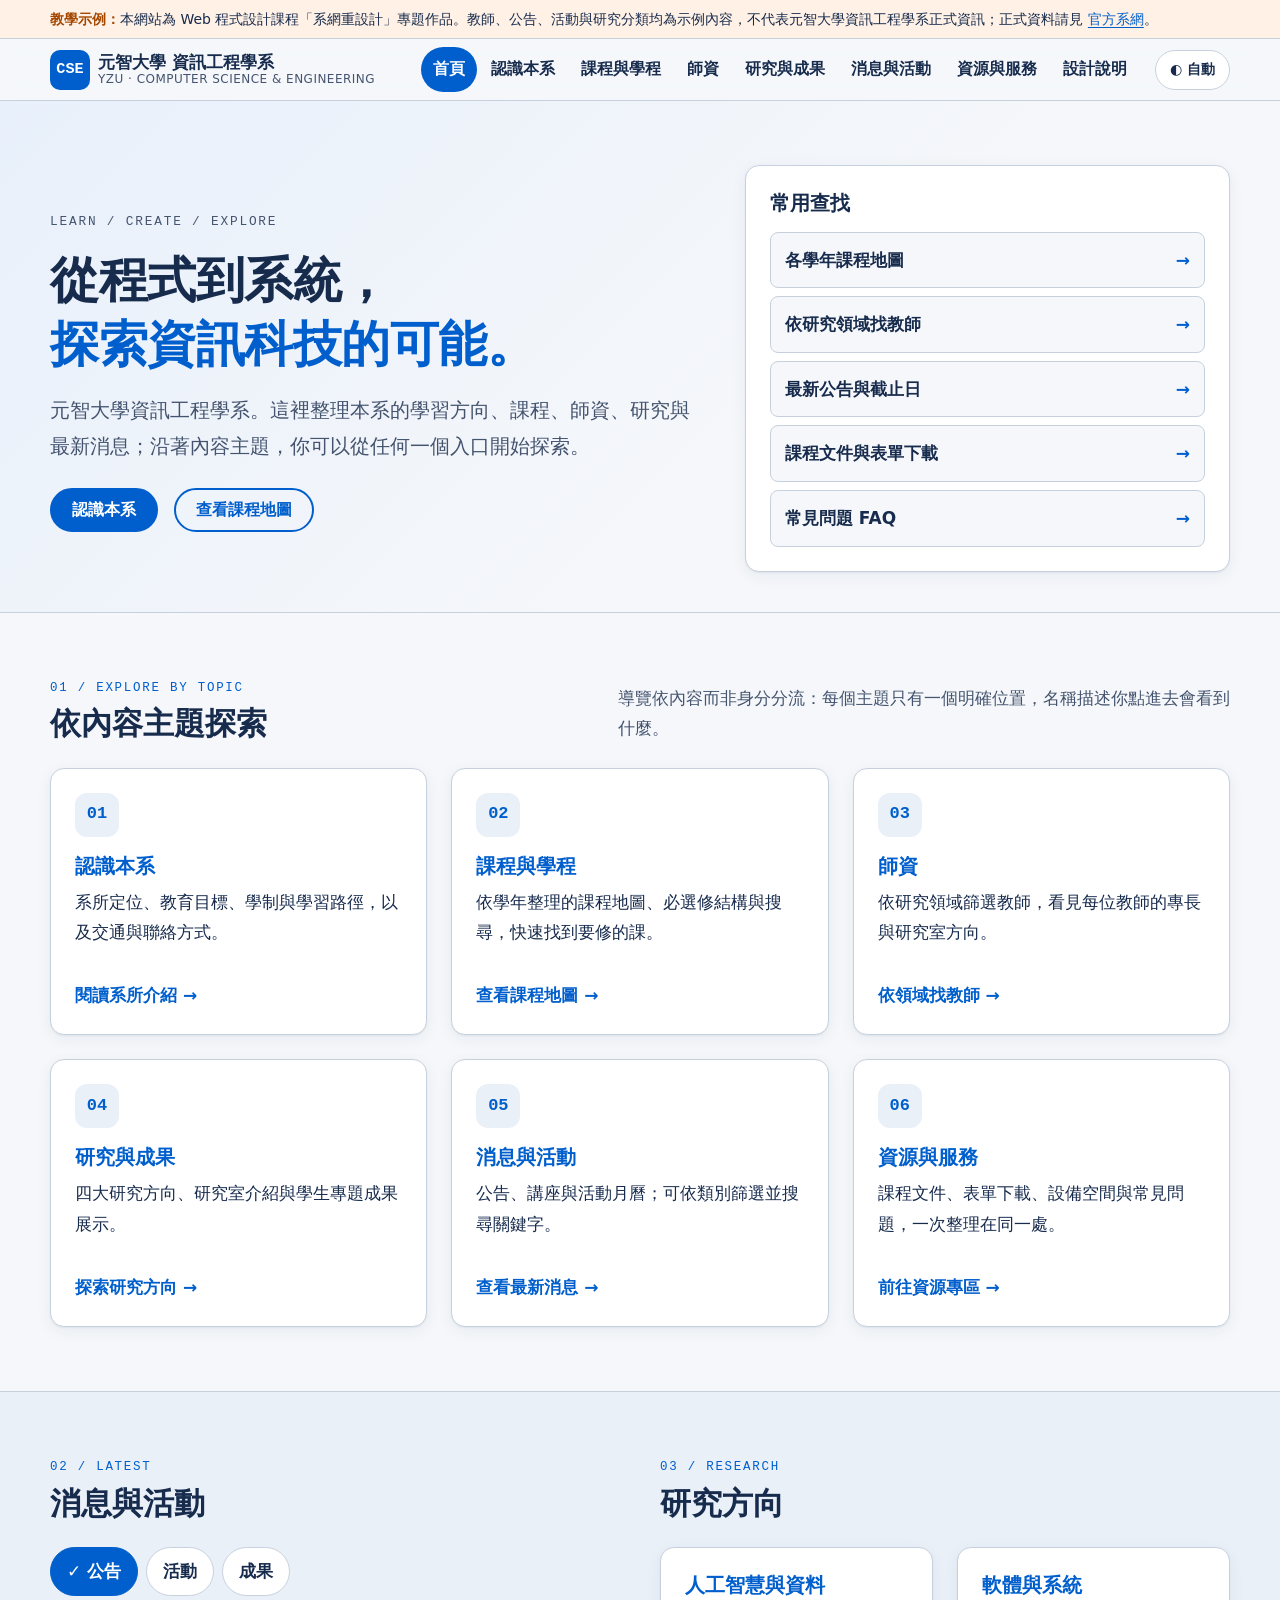
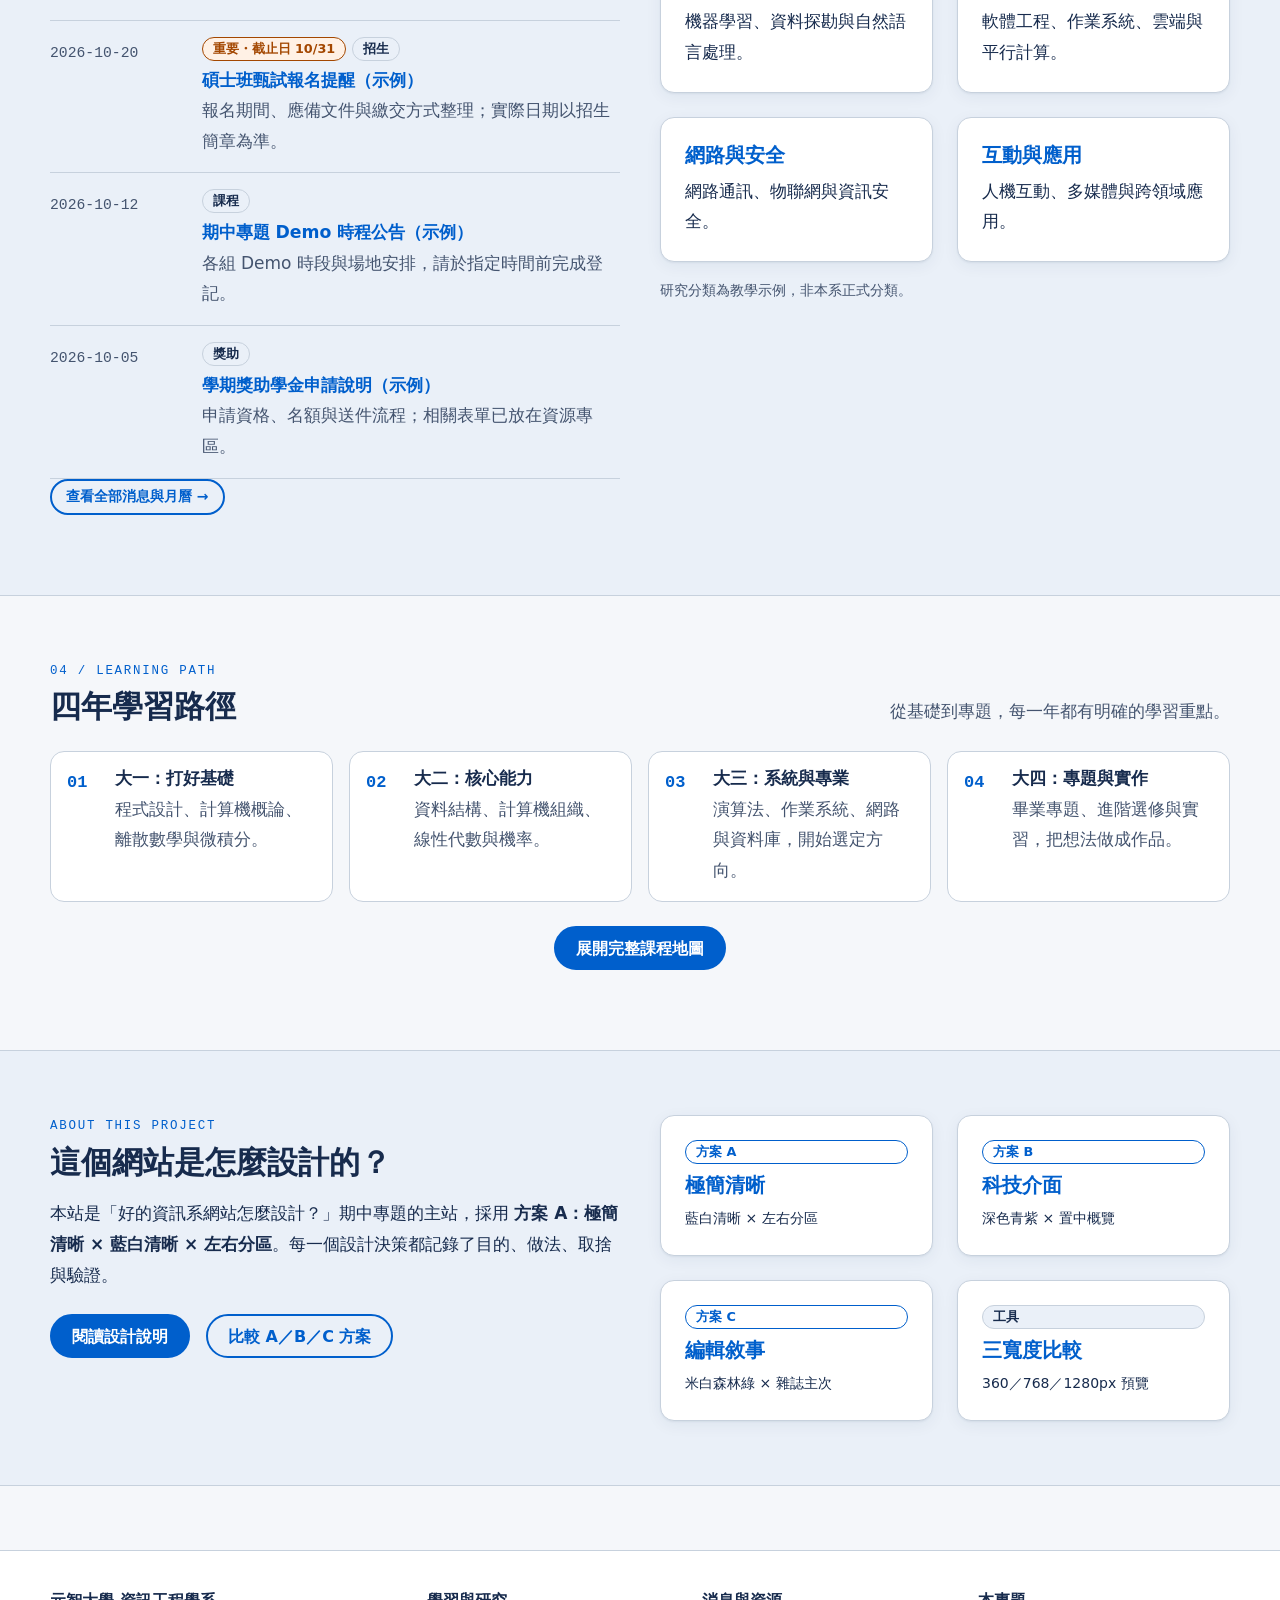
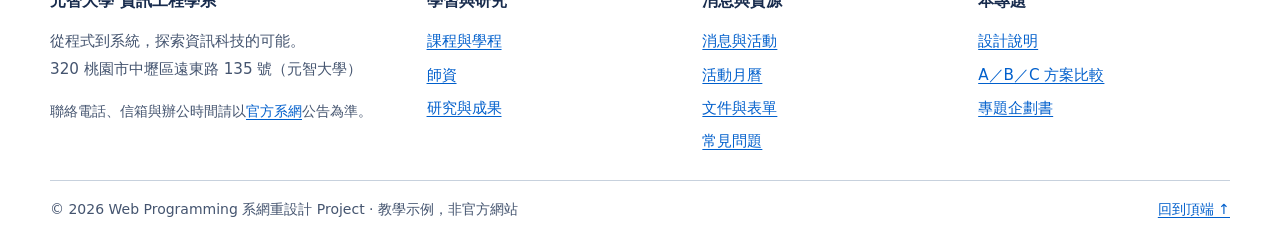
==== index.html @ a9aba4c7 "Build YZU CSE redesign site from project plan Main site (6 content pages), A/B/C homepage plans, com" ====
<!DOCTYPE html>
<html lang="zh-Hant-TW">
<head>
<meta charset="utf-8">
<meta name="viewport" content="width=device-width, initial-scale=1">
<title>元智大學 資訊工程學系｜系網重設計</title>
<meta name="description" content="元智大學資訊工程學系網站重設計專題：以內容主題導覽系所介紹、課程、師資、研究、公告與資源。">
<link rel="icon" href="data:image/svg+xml,%3Csvg xmlns='http://www.w3.org/2000/svg' viewBox='0 0 32 32'%3E%3Crect width='32' height='32' rx='8' fill='%23005FCC'/%3E%3Ctext x='16' y='21' font-size='13' font-family='monospace' font-weight='700' fill='white' text-anchor='middle'%3ECSE%3C/text%3E%3C/svg%3E">
<link rel="stylesheet" href="style.css">
<script>try{var t=localStorage.getItem('cse-theme');if(t)document.documentElement.setAttribute('data-theme',t)}catch(e){}</script>
</head>
<body id="top">
<a class="skip-link" href="#main">跳到主要內容</a>
<div class="demo-bar" role="note"><div class="container"><strong>教學示例：</strong>本網站為 Web 程式設計課程「系網重設計」專題作品。教師、公告、活動與研究分類均為示例內容，不代表元智大學資訊工程學系正式資訊；正式資料請見 <a href="https://www.cse.yzu.edu.tw/" rel="noopener">官方系網</a>。</div></div>
<header class="site-header">
  <div class="container header-inner">
    <a class="brand" href="index.html" aria-label="元智大學資訊工程學系 首頁">
      <span class="brand-mark" aria-hidden="true">CSE</span>
      <span class="brand-text"><span class="brand-name">元智大學 資訊工程學系</span><span class="brand-sub">YZU · COMPUTER SCIENCE &amp; ENGINEERING</span></span>
    </a>
    <nav class="site-nav" id="site-nav" aria-label="主要導覽">
      <ul>
      <li><a href="index.html" aria-current="page">首頁</a></li>
      <li><a href="about.html">認識本系</a></li>
      <li><a href="courses.html">課程與學程</a></li>
      <li><a href="faculty.html">師資</a></li>
      <li><a href="research.html">研究與成果</a></li>
      <li><a href="news.html">消息與活動</a></li>
      <li><a href="resources.html">資源與服務</a></li>
      <li><a href="design.html">設計說明</a></li>
      </ul>
    </nav>
    <button class="theme-toggle" type="button" data-theme-toggle>◐ 自動</button>
    <button class="nav-toggle" type="button" aria-expanded="false" aria-controls="site-nav">選單</button>
  </div>
</header>
<main id="main">
  <section class="hero" aria-labelledby="hero-title">
    <div class="container hero-grid">
      <div>
        <span class="eyebrow">LEARN / CREATE / EXPLORE</span>
        <h1 id="hero-title">從程式到系統，<br><span class="accent-text">探索資訊科技的可能。</span></h1>
        <p class="lead">元智大學資訊工程學系。這裡整理本系的學習方向、課程、師資、研究與最新消息；沿著內容主題，你可以從任何一個入口開始探索。</p>
        <div class="actions">
          <a class="btn" href="about.html">認識本系</a>
          <a class="btn btn--ghost" href="courses.html">查看課程地圖</a>
        </div>
      </div>
      <aside class="hero-panel" aria-labelledby="quick-title">
        <h2 id="quick-title">常用查找</h2>
        <ul class="quick-links">
          <li><a href="courses.html#map">各學年課程地圖</a></li>
          <li><a href="faculty.html">依研究領域找教師</a></li>
          <li><a href="news.html">最新公告與截止日</a></li>
          <li><a href="resources.html#docs">課程文件與表單下載</a></li>
          <li><a href="resources.html#faq">常見問題 FAQ</a></li>
        </ul>
      </aside>
    </div>
  </section>

  <section class="section" aria-labelledby="explore-title">
    <div class="container">
      <div class="section-head">
        <div><span class="kicker">01 / EXPLORE BY TOPIC</span><h2 id="explore-title">依內容主題探索</h2></div>
        <p>導覽依內容而非身分分流：每個主題只有一個明確位置，名稱描述你點進去會看到什麼。</p>
      </div>
      <div class="grid">
        <a class="card card-link" href="about.html">
          <span class="card-icon" aria-hidden="true">01</span>
          <h3>認識本系</h3>
          <p>系所定位、教育目標、學制與學習路徑，以及交通與聯絡方式。</p>
          <span class="more">閱讀系所介紹 →</span>
        </a>
        <a class="card card-link" href="courses.html">
          <span class="card-icon" aria-hidden="true">02</span>
          <h3>課程與學程</h3>
          <p>依學年整理的課程地圖、必選修結構與搜尋，快速找到要修的課。</p>
          <span class="more">查看課程地圖 →</span>
        </a>
        <a class="card card-link" href="faculty.html">
          <span class="card-icon" aria-hidden="true">03</span>
          <h3>師資</h3>
          <p>依研究領域篩選教師，看見每位教師的專長與研究室方向。</p>
          <span class="more">依領域找教師 →</span>
        </a>
        <a class="card card-link" href="research.html">
          <span class="card-icon" aria-hidden="true">04</span>
          <h3>研究與成果</h3>
          <p>四大研究方向、研究室介紹與學生專題成果展示。</p>
          <span class="more">探索研究方向 →</span>
        </a>
        <a class="card card-link" href="news.html">
          <span class="card-icon" aria-hidden="true">05</span>
          <h3>消息與活動</h3>
          <p>公告、講座與活動月曆；可依類別篩選並搜尋關鍵字。</p>
          <span class="more">查看最新消息 →</span>
        </a>
        <a class="card card-link" href="resources.html">
          <span class="card-icon" aria-hidden="true">06</span>
          <h3>資源與服務</h3>
          <p>課程文件、表單下載、設備空間與常見問題，一次整理在同一處。</p>
          <span class="more">前往資源專區 →</span>
        </a>
      </div>
    </div>
  </section>

  <section class="section section--alt" aria-labelledby="news-title">
    <div class="container split">
      <div>
        <div class="section-head">
          <div><span class="kicker">02 / LATEST</span><h2 id="news-title">消息與活動</h2></div>
        </div>
        <div class="tabs">
          <fieldset class="tabs-controls">
            <legend class="visually-hidden">選擇消息類別</legend>
            <input type="radio" name="news-tab" id="n-news" checked><label for="n-news">公告</label>
            <input type="radio" name="news-tab" id="n-event"><label for="n-event">活動</label>
            <input type="radio" name="news-tab" id="n-res"><label for="n-res">成果</label>
          </fieldset>
          <div class="tab-panel" id="np-news">
            <h3 class="visually-hidden">公告</h3>
            <ul class="news-list">
              <li class="news-item"><time datetime="2026-10-20">2026-10-20</time><div><div class="tags"><span class="tag tag--important">重要・截止日 10/31</span><span class="tag">招生</span></div><h3><a href="news.html#n1">碩士班甄試報名提醒（示例）</a></h3><p>報名期間、應備文件與繳交方式整理；實際日期以招生簡章為準。</p></div></li>
              <li class="news-item"><time datetime="2026-10-12">2026-10-12</time><div><div class="tags"><span class="tag">課程</span></div><h3><a href="news.html#n2">期中專題 Demo 時程公告（示例）</a></h3><p>各組 Demo 時段與場地安排，請於指定時間前完成登記。</p></div></li>
              <li class="news-item"><time datetime="2026-10-05">2026-10-05</time><div><div class="tags"><span class="tag">獎助</span></div><h3><a href="news.html#n3">學期獎助學金申請說明（示例）</a></h3><p>申請資格、名額與送件流程；相關表單已放在資源專區。</p></div></li>
            </ul>
          </div>
          <div class="tab-panel" id="np-event">
            <h3 class="visually-hidden">活動</h3>
            <ul class="news-list">
              <li class="news-item"><time datetime="2026-10-22">2026-10-22</time><div><div class="tags"><span class="tag tag--accent">講座</span></div><h3><a href="news.html#e1">網頁設計交流工作坊（示例）</a></h3><p>從設計理由出發，討論資訊組織、配色與互動回饋。</p></div></li>
              <li class="news-item"><time datetime="2026-11-04">2026-11-04</time><div><div class="tags"><span class="tag tag--accent">講座</span></div><h3><a href="news.html#e2">業界講座：軟體工程實務（示例）</a></h3><p>認識產業中的版本控制、測試與協作流程。</p></div></li>
            </ul>
          </div>
          <div class="tab-panel" id="np-res">
            <h3 class="visually-hidden">成果</h3>
            <ul class="news-list">
              <li class="news-item"><time datetime="2026-09-28">2026-09-28</time><div><div class="tags"><span class="tag tag--ok">成果</span></div><h3><a href="research.html#showcase">學生作品展示（示例）</a></h3><p>讓訪客先理解問題，再進一步查看作品內容。</p></div></li>
            </ul>
          </div>
        </div>
        <p><a class="btn btn--ghost btn--sm" href="news.html">查看全部消息與月曆 →</a></p>
      </div>

      <div>
        <div class="section-head">
          <div><span class="kicker">03 / RESEARCH</span><h2 id="research-title">研究方向</h2></div>
        </div>
        <div class="grid grid--2">
          <a class="card card-link" href="research.html#ai"><h3>人工智慧與資料</h3><p>機器學習、資料探勘與自然語言處理。</p></a>
          <a class="card card-link" href="research.html#sys"><h3>軟體與系統</h3><p>軟體工程、作業系統、雲端與平行計算。</p></a>
          <a class="card card-link" href="research.html#net"><h3>網路與安全</h3><p>網路通訊、物聯網與資訊安全。</p></a>
          <a class="card card-link" href="research.html#hci"><h3>互動與應用</h3><p>人機互動、多媒體與跨領域應用。</p></a>
        </div>
        <p class="small muted" style="margin-top:var(--space-3)">研究分類為教學示例，非本系正式分類。</p>
      </div>
    </div>
  </section>

  <section class="section" aria-labelledby="path-title">
    <div class="container">
      <div class="section-head">
        <div><span class="kicker">04 / LEARNING PATH</span><h2 id="path-title">四年學習路徑</h2></div>
        <p>從基礎到專題，每一年都有明確的學習重點。</p>
      </div>
      <ol class="steps grid grid--4">
        <li><h3>大一：打好基礎</h3><p>程式設計、計算機概論、離散數學與微積分。</p></li>
        <li><h3>大二：核心能力</h3><p>資料結構、計算機組織、線性代數與機率。</p></li>
        <li><h3>大三：系統與專業</h3><p>演算法、作業系統、網路與資料庫，開始選定方向。</p></li>
        <li><h3>大四：專題與實作</h3><p>畢業專題、進階選修與實習，把想法做成作品。</p></li>
      </ol>
      <p class="center" style="margin-top:var(--space)"><a class="btn" href="courses.html#map">展開完整課程地圖</a></p>
    </div>
  </section>

  <section class="section section--alt" aria-labelledby="proj-title">
    <div class="container split">
      <div>
        <span class="kicker">ABOUT THIS PROJECT</span>
        <h2 id="proj-title">這個網站是怎麼設計的？</h2>
        <p>本站是「好的資訊系網站怎麼設計？」期中專題的主站，採用 <strong>方案 A：極簡清晰 × 藍白清晰 × 左右分區</strong>。每一個設計決策都記錄了目的、做法、取捨與驗證。</p>
        <div class="actions"><a class="btn" href="design.html">閱讀設計說明</a><a class="btn btn--ghost" href="compare.html">比較 A／B／C 方案</a></div>
      </div>
      <div class="grid grid--2">
        <a class="card card-link" href="plan-a.html"><span class="tag tag--accent">方案 A</span><h3 style="margin-top:8px">極簡清晰</h3><p class="small">藍白清晰 × 左右分區</p></a>
        <a class="card card-link" href="plan-b.html"><span class="tag tag--accent">方案 B</span><h3 style="margin-top:8px">科技介面</h3><p class="small">深色青紫 × 置中概覽</p></a>
        <a class="card card-link" href="plan-c.html"><span class="tag tag--accent">方案 C</span><h3 style="margin-top:8px">編輯敘事</h3><p class="small">米白森林綠 × 雜誌主次</p></a>
        <a class="card card-link" href="compare.html"><span class="tag">工具</span><h3 style="margin-top:8px">三寬度比較</h3><p class="small">360／768／1280px 預覽</p></a>
      </div>
    </div>
  </section>
</main>
<footer class="site-footer">
  <div class="container">
    <div class="footer-grid">
      <section aria-labelledby="ft-about">
        <h2 id="ft-about">元智大學 資訊工程學系</h2>
        <p class="muted">從程式到系統，探索資訊科技的可能。<br>320 桃園市中壢區遠東路 135 號（元智大學）</p>
        <p class="small muted">聯絡電話、信箱與辦公時間請以<a href="https://www.cse.yzu.edu.tw/" rel="noopener">官方系網</a>公告為準。</p>
      </section>
      <section aria-labelledby="ft-learn">
        <h2 id="ft-learn">學習與研究</h2>
        <ul><li><a href="courses.html">課程與學程</a></li><li><a href="faculty.html">師資</a></li><li><a href="research.html">研究與成果</a></li></ul>
      </section>
      <section aria-labelledby="ft-news">
        <h2 id="ft-news">消息與資源</h2>
        <ul><li><a href="news.html">消息與活動</a></li><li><a href="news.html#calendar">活動月曆</a></li><li><a href="resources.html">文件與表單</a></li><li><a href="resources.html#faq">常見問題</a></li></ul>
      </section>
      <section aria-labelledby="ft-project">
        <h2 id="ft-project">本專題</h2>
        <ul><li><a href="design.html">設計說明</a></li><li><a href="compare.html">A／B／C 方案比較</a></li><li><a href="YZU_CSE_Website_Redesign_Project_Plan.html">專題企劃書</a></li></ul>
      </section>
    </div>
    <div class="footer-bottom">
      <span>© <span data-year>2026</span> Web Programming 系網重設計 Project · 教學示例，非官方網站</span>
      <a href="#top">回到頂端 ↑</a>
    </div>
  </div>
</footer>
<a class="back-to-top" href="#top" aria-label="回到頂端">↑</a>
<script src="main.js"></script>
</body>
</html>
---- style.css ----
/* =========================================================
   YZU CSE Redesign — 共用樣式（主站＋A/B/C 方案＋設計說明）
   規則：顏色、字級、間距、圓角、陰影全部由 CSS 變數管理。
   只改一組變數，整個網站一起變（設計理念 07：一致性與元件）。
   ========================================================= */

/* ---------- 1. 設計變數（方案 A：藍白清晰，為主站預設） ---------- */
:root {
  /* 色彩角色 */
  --bg: #F5F7FA;          /* 底色 */
  --surface: #FFFFFF;     /* 表面色：卡片、表格 */
  --surface-2: #EAF0F8;   /* 次表面：區塊交替、表頭 */
  --text: #172B4D;        /* 正文 */
  --muted: #44546F;       /* 次要文字 */
  --line: #C7D1DD;        /* 框線 */
  --accent: #005FCC;      /* 主色：連結、主要按鈕 */
  --accent-hover: #004A9F;
  --on-accent: #FFFFFF;   /* 主色上的文字 */
  --highlight: #A34700;   /* 重點色：截止日、重要標記（必搭配文字） */
  --highlight-bg: #FFF1E5;
  --success: #1F6F43;
  --success-bg: #E6F4EC;
  --focus: #005FCC;
  --hero-bg: linear-gradient(135deg, #E8F0FB 0%, #F5F7FA 60%);

  /* 字體 */
  --font-body: system-ui, -apple-system, "Segoe UI", "Noto Sans TC", "PingFang TC", "Microsoft JhengHei", sans-serif;
  --font-head: var(--font-body);
  --font-mono: ui-monospace, "SFMono-Regular", Consolas, "Liberation Mono", monospace;

  /* 字級階層（1.25 比例） */
  --fs-sm: 0.875rem;
  --fs-base: 1.0625rem;   /* 17px 正文 */
  --fs-lg: 1.25rem;
  --fs-xl: 1.5625rem;
  --fs-2xl: 1.953rem;
  --fs-3xl: clamp(2rem, 1.4rem + 2.6vw, 3.05rem);
  --lh-body: 1.8;
  --lh-head: 1.3;
  --fw-head: 700;

  /* 間距、圓角、陰影、框線 */
  --space-1: 4px;
  --space-2: 8px;
  --space-3: 16px;
  --space: 24px;
  --space-5: 40px;
  --space-6: 64px;
  --radius: 14px;
  --radius-sm: 8px;
  --border-w: 1px;
  --shadow: 0 1px 2px rgba(23, 43, 77, .06), 0 4px 16px rgba(23, 43, 77, .06);
  --shadow-hover: 0 2px 4px rgba(23, 43, 77, .08), 0 10px 28px rgba(23, 43, 77, .12);
  --maxw: 1180px;
  --measure: 42em;        /* 長文最大行長 */
  color-scheme: light;
}

/* ---------- 深色主題（沿用方案 B 的深色青紫色盤） ---------- */
:root[data-theme="dark"] {
  --bg: #0B1220;
  --surface: #121B2E;
  --surface-2: #18233A;
  --text: #F1F5F9;
  --muted: #A9B6C8;
  --line: #2C3A55;
  --accent: #67E8F9;
  --accent-hover: #A5F3FC;
  --on-accent: #081321;
  --highlight: #FDBA74;
  --highlight-bg: #3A2412;
  --success: #86EFAC;
  --success-bg: #12301F;
  --focus: #67E8F9;
  --hero-bg: radial-gradient(1200px 400px at 10% -10%, #1B2B52 0%, #0B1220 60%);
  --shadow: 0 1px 2px rgba(0, 0, 0, .4), 0 4px 16px rgba(0, 0, 0, .3);
  --shadow-hover: 0 2px 4px rgba(0, 0, 0, .5), 0 10px 28px rgba(0, 0, 0, .45);
  color-scheme: dark;
}
@media (prefers-color-scheme: dark) {
  :root:not([data-theme="light"]):not([data-plan]) {
    --bg: #0B1220;
    --surface: #121B2E;
    --surface-2: #18233A;
    --text: #F1F5F9;
    --muted: #A9B6C8;
    --line: #2C3A55;
    --accent: #67E8F9;
    --accent-hover: #A5F3FC;
    --on-accent: #081321;
    --highlight: #FDBA74;
    --highlight-bg: #3A2412;
    --success: #86EFAC;
    --success-bg: #12301F;
    --focus: #67E8F9;
    --hero-bg: radial-gradient(1200px 400px at 10% -10%, #1B2B52 0%, #0B1220 60%);
    --shadow: 0 1px 2px rgba(0, 0, 0, .4), 0 4px 16px rgba(0, 0, 0, .3);
    --shadow-hover: 0 2px 4px rgba(0, 0, 0, .5), 0 10px 28px rgba(0, 0, 0, .45);
    color-scheme: dark;
  }
}

/* ---------- 方案 B：科技介面 × 深色青紫 × 置中概覽 ---------- */
:root[data-plan="b"] {
  --bg: #0B1220;
  --surface: #111A2E;
  --surface-2: #16213A;
  --text: #F1F5F9;
  --muted: #A9B6C8;
  --line: #2C3A55;
  --accent: #67E8F9;
  --accent-hover: #A5F3FC;
  --on-accent: #081321;
  --highlight: #C4B5FD;
  --highlight-bg: #261E45;
  --focus: #C4B5FD;
  --hero-bg: radial-gradient(900px 420px at 50% -20%, #2A1F5C 0%, #0B1220 65%);
  --font-head: var(--font-mono), var(--font-body);
  --radius: 6px;
  --radius-sm: 4px;
  --shadow: 0 0 0 1px #2C3A55;
  --shadow-hover: 0 0 0 1px #67E8F9, 0 0 24px rgba(103, 232, 249, .18);
  color-scheme: dark;
}

/* ---------- 方案 C：編輯敘事 × 米白森林綠 × 雜誌主次 ---------- */
:root[data-plan="c"] {
  --bg: #FAF7F0;
  --surface: #FFFDF8;
  --surface-2: #F1ECE0;
  --text: #2D241F;
  --muted: #5C5048;
  --line: #D9CFBF;
  --accent: #285B48;
  --accent-hover: #1C4334;
  --on-accent: #FFFFFF;
  --highlight: #A4452A;
  --highlight-bg: #F8E6DD;
  --focus: #285B48;
  --hero-bg: #FAF7F0;
  --font-head: "Noto Serif TC", "Songti TC", "PMingLiU", Georgia, serif;
  --fw-head: 700;
  --radius: 2px;
  --radius-sm: 2px;
  --shadow: none;
  --shadow-hover: none;
  color-scheme: light;
}

/* ---------- 2. 基礎 ---------- */
*, *::before, *::after { box-sizing: border-box; }
html { -webkit-text-size-adjust: 100%; scroll-padding-top: 88px; }
@media (prefers-reduced-motion: no-preference) {
  html { scroll-behavior: smooth; }
}
body {
  margin: 0;
  background: var(--bg);
  color: var(--text);
  font-family: var(--font-body);
  font-size: var(--fs-base);
  line-height: var(--lh-body);
  overflow-wrap: anywhere;
  word-break: normal;
}
img, svg { max-width: 100%; height: auto; display: block; }
h1, h2, h3, h4 {
  font-family: var(--font-head);
  font-weight: var(--fw-head);
  line-height: var(--lh-head);
  margin: 0 0 var(--space-3);
  overflow-wrap: break-word;
}
h1 { font-size: var(--fs-3xl); letter-spacing: -.01em; }
h2 { font-size: var(--fs-2xl); }
h3 { font-size: var(--fs-lg); }
p { margin: 0 0 var(--space-3); }
ul, ol { padding-left: 1.4em; margin: 0 0 var(--space-3); }
a { color: var(--accent); text-underline-offset: .2em; text-decoration-thickness: 1px; }
a:hover { color: var(--accent-hover); text-decoration-thickness: 2px; }
:focus-visible { outline: 3px solid var(--focus); outline-offset: 3px; border-radius: 4px; }
code, pre { font-family: var(--font-mono); font-size: .92em; }
code { background: var(--surface-2); padding: .1em .35em; border-radius: 4px; }
pre {
  background: var(--surface-2); color: var(--text);
  padding: var(--space-3); border-radius: var(--radius-sm);
  overflow-x: auto; line-height: 1.6; border: var(--border-w) solid var(--line);
}
pre code { background: none; padding: 0; }
hr { border: 0; border-top: 1px solid var(--line); margin: var(--space-5) 0; }
.visually-hidden {
  position: absolute !important; width: 1px !important; height: 1px !important; overflow: hidden; padding: 0 !important; margin: -1px !important;
  clip: rect(0 0 0 0); clip-path: inset(50%); white-space: nowrap;
}
.skip-link {
  position: absolute; left: var(--space-3); top: -60px; z-index: 100;
  background: var(--accent); color: var(--on-accent);
  padding: var(--space-2) var(--space-3); border-radius: var(--radius-sm); font-weight: 700;
}
.skip-link:focus { top: var(--space-3); color: var(--on-accent); }

.container { width: min(100% - 2 * var(--space-3), var(--maxw)); margin-inline: auto; }
.prose { max-width: var(--measure); }
.muted { color: var(--muted); }
.small { font-size: var(--fs-sm); }
.center { text-align: center; }

/* ---------- 3. 示例內容提示條 ---------- */
.demo-bar {
  background: var(--highlight-bg); color: var(--text);
  font-size: var(--fs-sm); line-height: 1.6; padding: var(--space-2) 0;
  border-bottom: 1px solid var(--line);
}
.demo-bar strong { color: var(--highlight); }

/* ---------- 4. 頁首與導覽 ---------- */
.site-header {
  position: sticky; top: 0; z-index: 50;
  background: color-mix(in srgb, var(--bg) 88%, transparent);
  backdrop-filter: saturate(1.4) blur(10px);
  -webkit-backdrop-filter: saturate(1.4) blur(10px);
  border-bottom: 1px solid var(--line);
}
.header-inner {
  display: flex; align-items: center; gap: var(--space-3);
  flex-wrap: wrap; padding-block: var(--space-2);
}
.brand {
  display: flex; align-items: center; gap: var(--space-2);
  color: var(--text); text-decoration: none; margin-right: auto; flex: 0 1 auto;
  line-height: 1.25;
}
.brand:hover { color: var(--text); }
.brand-mark {
  width: 40px; height: 40px; flex: none; border-radius: 10px;
  background: var(--accent); color: var(--on-accent);
  display: grid; place-items: center; font-weight: 800; font-family: var(--font-mono);
  font-size: .95rem;
}
.brand-text { display: flex; flex-direction: column; }
.brand-name { font-weight: 800; font-size: 1.05rem; }
.brand-sub { font-size: .75rem; color: var(--muted); letter-spacing: .04em; }

.nav-toggle, .theme-toggle {
  font: inherit; font-size: var(--fs-sm); font-weight: 700;
  color: var(--text); background: var(--surface);
  border: 1px solid var(--line); border-radius: 999px;
  padding: 6px 14px; cursor: pointer; min-height: 40px;
}
.nav-toggle:hover, .theme-toggle:hover { border-color: var(--accent); }
.nav-toggle { display: none; }

.site-nav ul {
  list-style: none; margin: 0; padding: 0;
  display: flex; flex-wrap: wrap; gap: 2px;
}
.site-nav a {
  display: block; padding: 8px 12px; border-radius: 999px;
  color: var(--text); text-decoration: none; font-weight: 600; font-size: .98rem;
}
.site-nav a:hover { background: var(--surface-2); color: var(--text); }
.site-nav a[aria-current="page"] {
  background: var(--accent); color: var(--on-accent);
}

/* 手機：JS 啟用時收合導覽；未啟用時導覽直接換行顯示 */
@media (max-width: 880px) {
  .js .nav-toggle { display: inline-block; }
  .js .site-nav { display: none; width: 100%; }
  .js .site-nav.is-open { display: block; }
  .js .site-nav ul { flex-direction: column; padding-bottom: var(--space-2); }
  .js .site-nav a { border-radius: var(--radius-sm); padding: 12px; }
  .site-nav { width: 100%; order: 5; }
}

/* ---------- 5. 首頁 Hero 與頁面標頭 ---------- */
.hero { background: var(--hero-bg); padding: var(--space-6) 0 var(--space-5); border-bottom: 1px solid var(--line); }
.hero-grid { display: grid; grid-template-columns: 1.35fr 1fr; gap: var(--space-5); align-items: center; }
.eyebrow {
  display: inline-block; font-family: var(--font-mono); font-size: .8rem;
  letter-spacing: .14em; color: var(--muted); text-transform: uppercase; margin-bottom: var(--space-3);
}
.hero h1 .accent-text { color: var(--accent); }
.hero .lead { font-size: var(--fs-lg); color: var(--muted); max-width: 34em; }
.actions { display: flex; flex-wrap: wrap; gap: var(--space-2) var(--space-3); margin-top: var(--space); }

.hero-panel {
  background: var(--surface); border: 1px solid var(--line); border-radius: var(--radius);
  padding: var(--space); box-shadow: var(--shadow);
}
.hero-panel h2 { font-size: var(--fs-lg); }
.quick-links { list-style: none; padding: 0; margin: 0; display: grid; gap: var(--space-2); }
.quick-links a {
  display: flex; justify-content: space-between; align-items: center; gap: var(--space-2);
  padding: 12px 14px; border-radius: var(--radius-sm); border: 1px solid var(--line);
  text-decoration: none; color: var(--text); font-weight: 600; background: var(--bg);
}
.quick-links a:hover, .quick-links a:focus-visible { border-color: var(--accent); color: var(--accent); }
.quick-links a::after { content: "→"; color: var(--accent); }

.page-hero { background: var(--hero-bg); padding: var(--space-5) 0 var(--space); border-bottom: 1px solid var(--line); }
.page-hero h1 { margin-bottom: var(--space-2); }
.page-hero .lead { color: var(--muted); font-size: var(--fs-lg); max-width: 40em; margin: 0; }
.breadcrumb { font-size: var(--fs-sm); margin-bottom: var(--space-3); }
.breadcrumb ol { list-style: none; padding: 0; margin: 0; display: flex; flex-wrap: wrap; gap: 6px; }
.breadcrumb li + li::before { content: "/"; color: var(--muted); margin-right: 6px; }
.breadcrumb [aria-current] { color: var(--muted); }

/* ---------- 6. 區塊 ---------- */
.section { padding: var(--space-6) 0; }
.section--alt { background: var(--surface-2); border-block: 1px solid var(--line); }
.section-head {
  display: flex; justify-content: space-between; align-items: end; flex-wrap: wrap;
  gap: var(--space-2) var(--space); margin-bottom: var(--space);
}
.section-head h2 { margin: 0; }
.section-head p { margin: 0; color: var(--muted); max-width: 36em; }
.kicker { font-family: var(--font-mono); font-size: .78rem; letter-spacing: .14em; color: var(--accent); display: block; margin-bottom: 4px; }

/* ---------- 7. 按鈕 ---------- */
.btn {
  display: inline-flex; align-items: center; justify-content: center; gap: 8px;
  min-height: 44px; padding: 10px 20px; border-radius: 999px;
  font: inherit; font-weight: 700; font-size: 1rem; line-height: 1.2;
  text-decoration: none; cursor: pointer;
  background: var(--accent); color: var(--on-accent); border: 2px solid var(--accent);
}
.btn:hover { background: var(--accent-hover); border-color: var(--accent-hover); color: var(--on-accent); text-decoration: none; }
.btn--ghost { background: transparent; color: var(--accent); }
.btn--ghost:hover { background: var(--surface-2); color: var(--accent-hover); }
.btn--sm { min-height: 36px; padding: 6px 14px; font-size: var(--fs-sm); }

/* ---------- 8. 卡片與網格 ---------- */
.grid { display: grid; gap: var(--space); grid-template-columns: repeat(3, minmax(0, 1fr)); }
.grid--4 { grid-template-columns: repeat(4, minmax(0, 1fr)); }
.grid--2 { grid-template-columns: repeat(2, minmax(0, 1fr)); }
@media (max-width: 1000px) { .grid--4 { grid-template-columns: repeat(2, minmax(0, 1fr)); } }
@media (max-width: 800px) { .grid { grid-template-columns: repeat(2, minmax(0, 1fr)); } }
@media (max-width: 540px) { .grid, .grid--4, .grid--2 { grid-template-columns: 1fr; } }

.card {
  background: var(--surface); border: var(--border-w) solid var(--line);
  border-radius: var(--radius); padding: var(--space); box-shadow: var(--shadow);
  display: flex; flex-direction: column; min-width: 0;
}
.card h3 { margin-bottom: var(--space-2); }
.card p:last-child { margin-bottom: 0; }
.card .card-foot { margin-top: auto; padding-top: var(--space-3); }
.card-icon {
  width: 44px; height: 44px; border-radius: 12px; display: grid; place-items: center;
  background: var(--surface-2); color: var(--accent); margin-bottom: var(--space-3);
  font-family: var(--font-mono); font-weight: 800;
}

/* 整張卡片可點擊：文字一直可見，hover/focus 只強化提示（理念 06） */
.card-link { position: relative; text-decoration: none; color: var(--text); transition: transform .18s ease, box-shadow .18s ease, border-color .18s ease; }
.card-link h3 { color: var(--accent); }
.card-link .more { color: var(--accent); font-weight: 700; margin-top: auto; padding-top: var(--space-3); }
.card-link:hover, .card-link:focus-visible {
  transform: translateY(-3px); box-shadow: var(--shadow-hover);
  border-color: var(--accent); color: var(--text);
}
.card-link:focus-visible { outline: 3px solid var(--focus); outline-offset: 3px; }

/* ---------- 9. 標籤（顏色＋文字，不單靠顏色） ---------- */
.tag {
  display: inline-flex; align-items: center; gap: 4px;
  font-size: .8rem; font-weight: 700; line-height: 1.4;
  padding: 2px 10px; border-radius: 999px;
  background: var(--surface-2); color: var(--text); border: 1px solid var(--line);
  white-space: nowrap;
}
.tag--important { background: var(--highlight-bg); color: var(--highlight); border-color: currentColor; }
.tag--ok { background: var(--success-bg); color: var(--success); border-color: currentColor; }
.tag--accent { color: var(--accent); border-color: currentColor; background: transparent; }
.tags { display: flex; flex-wrap: wrap; gap: 6px; margin-bottom: var(--space-2); }

/* ---------- 10. 公告列表 ---------- */
.news-list { list-style: none; margin: 0; padding: 0; border-top: 1px solid var(--line); }
.news-item {
  display: grid; grid-template-columns: 7.5em minmax(0, 1fr); gap: var(--space-2) var(--space);
  padding: var(--space-3) 0; border-bottom: 1px solid var(--line);
}
.news-item time { font-family: var(--font-mono); font-size: .92rem; color: var(--muted); padding-top: 3px; }
.news-item h3 { font-size: 1.08rem; margin: 0 0 4px; }
.news-item h3 a { text-decoration: none; }
.news-item h3 a:hover { text-decoration: underline; }
.news-item p { margin: 0; color: var(--muted); }
@media (max-width: 540px) { .news-item { grid-template-columns: 1fr; gap: 4px; } }

/* ---------- 11. 表格：在自己的容器中水平捲動 ---------- */
.table-wrap {
  overflow-x: auto; border: 1px solid var(--line); border-radius: var(--radius-sm);
  background: var(--surface);
}
.table-wrap:focus-visible { outline-offset: 2px; }
table { border-collapse: collapse; width: 100%; min-width: 640px; font-size: .97rem; }
caption { text-align: left; padding: 12px 16px; font-weight: 700; caption-side: top; }
th, td { text-align: left; padding: 12px 16px; border-bottom: 1px solid var(--line); vertical-align: top; }
thead th { background: var(--surface-2); font-size: .9rem; white-space: nowrap; }
tbody tr:last-child td, tbody tr:last-child th { border-bottom: 0; }
tbody tr:hover { background: color-mix(in srgb, var(--surface-2) 60%, transparent); }
.scroll-hint { font-size: var(--fs-sm); color: var(--muted); margin: 6px 0 0; }

/* ---------- 12. 原生 radio 分類切換（無 JS） ---------- */
.tabs { margin-top: var(--space-3); }
.tabs-controls {
  display: flex; flex-wrap: wrap; gap: 8px; border: 0; padding: 0; margin: 0 0 var(--space);
}
.tabs-controls legend { font-weight: 700; margin-bottom: 8px; width: 100%; padding: 0; }
.tabs-controls input { position: absolute; opacity: 0; width: 1px; height: 1px; }
.tabs-controls label {
  cursor: pointer; padding: 8px 16px; border-radius: 999px; font-weight: 700;
  border: 1px solid var(--line); background: var(--surface); color: var(--text);
  min-height: 40px; display: inline-flex; align-items: center;
}
.tabs-controls label:hover { border-color: var(--accent); }
.tabs-controls input:checked + label { background: var(--accent); color: var(--on-accent); border-color: var(--accent); }
.tabs-controls input:checked + label::before { content: "✓ "; white-space: pre; }
.tabs-controls input:focus-visible + label { outline: 3px solid var(--focus); outline-offset: 3px; }
.tab-panel { display: none; }
.tab-panel .panel-title { font-size: var(--fs-lg); }

/* 課程頁：學年切換 */
.tabs:has(#y1:checked) #panel-y1,
.tabs:has(#y2:checked) #panel-y2,
.tabs:has(#y3:checked) #panel-y3,
.tabs:has(#y4:checked) #panel-y4,
/* 師資頁：領域篩選（全部 = 顯示所有） */
.tabs:has(#f-all:checked) .tab-panel,
.tabs:has(#f-ai:checked) .tab-panel[data-field~="ai"],
.tabs:has(#f-sys:checked) .tab-panel[data-field~="sys"],
.tabs:has(#f-net:checked) .tab-panel[data-field~="net"],
.tabs:has(#f-hci:checked) .tab-panel[data-field~="hci"],
/* 首頁：消息分類 */
.tabs:has(#n-news:checked) #np-news,
.tabs:has(#n-event:checked) #np-event,
.tabs:has(#n-res:checked) #np-res { display: block; }
.faculty-grid .tab-panel { display: none; }
.tabs:has(#f-all:checked) .faculty-grid .tab-panel,
.tabs:has(#f-ai:checked) .faculty-grid .tab-panel[data-field~="ai"],
.tabs:has(#f-sys:checked) .faculty-grid .tab-panel[data-field~="sys"],
.tabs:has(#f-net:checked) .faculty-grid .tab-panel[data-field~="net"],
.tabs:has(#f-hci:checked) .faculty-grid .tab-panel[data-field~="hci"] { display: flex; }
/* 不支援 :has() 的舊瀏覽器：全部顯示，內容不會消失 */
@supports not selector(:has(*)) {
  .tab-panel, .faculty-grid .tab-panel { display: block; margin-bottom: var(--space); }
  .faculty-grid .tab-panel { display: flex; }
  .tabs-controls { display: none; }
}

/* ---------- 13. FAQ（原生 details） ---------- */
.faq { display: grid; gap: var(--space-2); }
.faq details {
  background: var(--surface); border: 1px solid var(--line); border-radius: var(--radius-sm);
}
.faq summary {
  cursor: pointer; font-weight: 700; padding: 16px 48px 16px 18px; position: relative;
  list-style: none; border-radius: var(--radius-sm);
}
.faq summary::-webkit-details-marker { display: none; }
.faq summary::after {
  content: "＋"; position: absolute; right: 18px; top: 50%; transform: translateY(-50%);
  color: var(--accent); font-weight: 800;
}
.faq details[open] summary::after { content: "－"; }
.faq details[open] summary { border-bottom: 1px solid var(--line); border-radius: var(--radius-sm) var(--radius-sm) 0 0; }
.faq summary:hover { background: var(--surface-2); }
.faq .answer { padding: 14px 18px 4px; }
.faq-state { font-size: var(--fs-sm); color: var(--muted); font-weight: 400; margin-left: 6px; }
.faq details[open] .faq-state::after { content: "（已展開）"; }
.faq details:not([open]) .faq-state::after { content: "（點擊展開）"; }

/* ---------- 14. 水平探索（scroll-snap，不自動播放） ---------- */
.scroll-cards {
  display: flex; gap: var(--space-3); overflow-x: auto; scroll-snap-type: x proximity;
  padding: 4px 4px var(--space-3); margin: 0 -4px;
  scrollbar-color: var(--accent) transparent;
}
.scroll-cards > * { flex: 0 0 min(78%, 340px); scroll-snap-align: start; }
.scroll-label { display: flex; justify-content: space-between; align-items: center; gap: var(--space-2); flex-wrap: wrap; margin-bottom: var(--space-2); }

/* ---------- 15. 頁內目錄（長頁敘事） ---------- */
.with-toc { display: grid; grid-template-columns: 230px minmax(0, 1fr); gap: var(--space-5); align-items: start; }
.toc {
  position: sticky; top: 96px; background: var(--surface); border: 1px solid var(--line);
  border-radius: var(--radius); padding: var(--space-3);
}
.toc h2 { font-size: 1rem; margin-bottom: var(--space-2); }
.toc ol { list-style: none; padding: 0; margin: 0; display: grid; gap: 2px; }
.toc a { display: block; padding: 6px 10px; border-radius: var(--radius-sm); text-decoration: none; color: var(--text); border-left: 3px solid transparent; font-size: .95rem; }
.toc a:hover { background: var(--surface-2); }
.toc a.is-active { border-left-color: var(--accent); color: var(--accent); font-weight: 700; background: var(--surface-2); }
@media (max-width: 900px) {
  .with-toc { grid-template-columns: minmax(0, 1fr); gap: var(--space); }
  .toc { position: static; }
  .toc ol { display: flex; flex-wrap: wrap; gap: 6px; }
  .toc a { border: 1px solid var(--line); border-radius: 999px; }
}
.toc-section { padding-bottom: var(--space-5); margin-bottom: var(--space-5); border-bottom: 1px solid var(--line); }
.toc-section:last-child { border-bottom: 0; }

/* ---------- 16. 時間軸、步驟 ---------- */
.steps { list-style: none; padding: 0; margin: 0; counter-reset: step; display: grid; gap: var(--space-3); }
.steps li {
  counter-increment: step; position: relative; padding: var(--space-3) var(--space-3) var(--space-3) 64px;
  background: var(--surface); border: 1px solid var(--line); border-radius: var(--radius);
}
.steps li::before {
  content: counter(step, decimal-leading-zero); position: absolute; left: 16px; top: 16px;
  font-family: var(--font-mono); font-weight: 800; color: var(--accent);
}
.steps h3 { font-size: 1.05rem; margin-bottom: 4px; }
.steps p { margin: 0; color: var(--muted); }

/* ---------- 17. 搜尋／篩選（JS 強化） ---------- */
.filter-bar {
  display: flex; flex-wrap: wrap; gap: var(--space-2) var(--space-3); align-items: end;
  background: var(--surface); border: 1px solid var(--line); border-radius: var(--radius);
  padding: var(--space-3); margin-bottom: var(--space);
}
.field { display: grid; gap: 4px; flex: 1 1 220px; }
.field label { font-weight: 700; font-size: var(--fs-sm); }
.field input, .field select {
  font: inherit; color: var(--text); background: var(--bg);
  border: 1px solid var(--line); border-radius: var(--radius-sm);
  padding: 10px 12px; min-height: 44px; width: 100%;
}
.field input:focus-visible, .field select:focus-visible { outline-offset: 1px; border-color: var(--accent); }
.result-count { font-weight: 700; margin: 0 0 var(--space-3); }
.empty-state {
  border: 2px dashed var(--line); border-radius: var(--radius); padding: var(--space);
  text-align: center; color: var(--muted);
}
.no-js-note { font-size: var(--fs-sm); color: var(--muted); }
.js .no-js-note { display: none; }
.js-only { display: none; }
.js .js-only { display: flex; }
[hidden] { display: none !important; }

/* ---------- 18. 月曆 ---------- */
.calendar table { min-width: 560px; table-layout: fixed; }
.calendar th, .calendar td { text-align: center; padding: 8px 4px; height: 70px; border: 1px solid var(--line); }
.calendar thead th { height: auto; }
.calendar td { vertical-align: top; font-family: var(--font-mono); font-size: .9rem; }
.calendar td.is-empty { background: var(--surface-2); }
.calendar td a {
  display: block; margin-top: 4px; font-family: var(--font-body); font-size: .75rem; font-weight: 700;
  line-height: 1.3; padding: 3px; border-radius: 4px; background: var(--highlight-bg); color: var(--highlight);
  text-decoration: none; border: 1px solid currentColor;
}
.calendar td a:hover { text-decoration: underline; }
.cal-layout { display: grid; grid-template-columns: minmax(0, 1.4fr) minmax(0, 1fr); gap: var(--space); align-items: start; }
@media (max-width: 900px) { .cal-layout { grid-template-columns: minmax(0, 1fr); } }
.month-switch { display: flex; align-items: center; gap: var(--space-2); flex-wrap: wrap; margin-bottom: var(--space-3); }
.month-switch output { font-weight: 800; min-width: 8em; text-align: center; }
.event-list { list-style: none; padding: 0; margin: 0; display: grid; gap: var(--space-2); }
.event-list li { background: var(--surface); border: 1px solid var(--line); border-radius: var(--radius-sm); padding: 12px 14px; scroll-margin-top: 100px; }
.event-list li:target { border-color: var(--highlight); box-shadow: 0 0 0 3px var(--highlight-bg); }
.event-list time { font-family: var(--font-mono); color: var(--muted); font-size: .9rem; display: block; }

/* ---------- 19. 頁尾與回到頂端 ---------- */
.site-footer { background: var(--surface); border-top: 1px solid var(--line); padding: var(--space-5) 0 var(--space); margin-top: var(--space-6); font-size: .95rem; }
.footer-grid { display: grid; grid-template-columns: 1.4fr 1fr 1fr 1fr; gap: var(--space); }
.footer-grid h2 { font-size: 1rem; }
.footer-grid ul { list-style: none; padding: 0; margin: 0; display: grid; gap: 6px; }
.footer-bottom { border-top: 1px solid var(--line); margin-top: var(--space); padding-top: var(--space-3); display: flex; flex-wrap: wrap; justify-content: space-between; gap: var(--space-2); color: var(--muted); font-size: var(--fs-sm); }
@media (max-width: 800px) { .footer-grid { grid-template-columns: 1fr 1fr; } }
@media (max-width: 480px) { .footer-grid { grid-template-columns: 1fr; } }

.back-to-top {
  position: fixed; right: 16px; bottom: 16px; z-index: 40;
  width: 48px; height: 48px; border-radius: 50%;
  display: grid; place-items: center; text-decoration: none; font-weight: 800;
  background: var(--accent); color: var(--on-accent); box-shadow: var(--shadow-hover);
  opacity: 0; pointer-events: none; transition: opacity .2s;
}
.back-to-top.is-visible, .back-to-top:focus { opacity: 1; pointer-events: auto; }
.back-to-top:hover { color: var(--on-accent); background: var(--accent-hover); }

/* ---------- 20. 其他元件 ---------- */
.callout {
  border-left: 4px solid var(--accent); background: var(--surface);
  padding: var(--space-3) var(--space); border-radius: 0 var(--radius-sm) var(--radius-sm) 0;
  border-top: 1px solid var(--line); border-right: 1px solid var(--line); border-bottom: 1px solid var(--line);
}
.callout--warn { border-left-color: var(--highlight); }
.callout > :last-child { margin-bottom: 0; }
.split { display: grid; grid-template-columns: minmax(0, 1fr) minmax(0, 1fr); gap: var(--space-5); align-items: start; }
@media (max-width: 800px) { .split { grid-template-columns: minmax(0, 1fr); gap: var(--space); } }
.dl-grid { display: grid; grid-template-columns: max-content 1fr; gap: 8px var(--space); margin: 0; }
.dl-grid dt { font-weight: 700; }
.dl-grid dd { margin: 0; }
@media (max-width: 480px) { .dl-grid { grid-template-columns: 1fr; } .dl-grid dd { margin-bottom: 8px; } }
.swatches { display: grid; grid-template-columns: repeat(auto-fill, minmax(150px, 1fr)); gap: var(--space-3); }
.swatch { border: 1px solid var(--line); border-radius: var(--radius-sm); overflow: hidden; background: var(--surface); font-size: var(--fs-sm); }
.swatch-chip { height: 64px; border-bottom: 1px solid var(--line); }
.swatch-body { padding: 8px 10px; line-height: 1.5; }
.swatch-body code { background: none; padding: 0; }
.avatar {
  width: 64px; height: 64px; border-radius: 50%; flex: none;
  display: grid; place-items: center; font-weight: 800; font-size: 1.3rem;
  background: var(--surface-2); color: var(--accent); border: 2px solid var(--line);
  margin-bottom: var(--space-3);
}
.figure-placeholder {
  aspect-ratio: 16 / 9; border-radius: var(--radius-sm); margin-bottom: var(--space-3);
  background:
    linear-gradient(135deg, color-mix(in srgb, var(--accent) 22%, transparent), transparent 60%),
    repeating-linear-gradient(45deg, var(--surface-2) 0 12px, var(--surface) 12px 24px);
  border: 1px solid var(--line); display: grid; place-items: center;
  color: var(--muted); font-family: var(--font-mono); font-size: .8rem;
}
.stack > * + * { margin-top: var(--space); }
.badge-row { display: flex; flex-wrap: wrap; gap: 8px; }

/* ---------- 21. 方案比較頁（iframe 預覽寬度切換） ---------- */
.compare-frames { display: grid; grid-template-columns: minmax(0, 1fr); gap: var(--space); }
.frame-box { background: var(--surface); border: 1px solid var(--line); border-radius: var(--radius); padding: var(--space-3); }
.frame-box h3 { display: flex; justify-content: space-between; flex-wrap: wrap; gap: 8px; align-items: baseline; }
.frame-scroll { overflow: auto; border: 1px solid var(--line); border-radius: var(--radius-sm); background: var(--bg); }
.frame-scroll iframe { display: block; border: 0; width: 1280px; height: 640px; background: #fff; }
.compare:has(#w360:checked) .frame-scroll iframe { width: 360px; }
.compare:has(#w768:checked) .frame-scroll iframe { width: 768px; }
.compare:has(#w1280:checked) .frame-scroll iframe { width: 1280px; }

/* ---------- 22. 減少動態 ---------- */
@media (prefers-reduced-motion: reduce) {
  *, *::before, *::after { transition: none !important; animation: none !important; }
  .card-link:hover, .card-link:focus-visible { transform: none; }
}

/* ---------- 23. 響應式：主要區塊 ---------- */
@media (max-width: 900px) {
  .hero-grid { grid-template-columns: minmax(0, 1fr); gap: var(--space); }
  .section { padding: var(--space-5) 0; }
}
@media (max-width: 480px) {
  :root { --space: 20px; --space-5: 32px; --space-6: 48px; }
  .hero { padding-top: var(--space-5); }
  .actions .btn { flex: 1 1 100%; }
}

/* ---------- 24. 列印 ---------- */
@media print {
  .site-header, .site-footer, .back-to-top, .demo-bar, .filter-bar, .tabs-controls, .theme-toggle { display: none !important; }
  .tab-panel, .faculty-grid .tab-panel { display: block !important; }
  body { background: #fff; color: #000; }
  a { color: #000; }
}

/* =========================================================
   25. A／B／C 方案專屬排版（色彩由第 1 節的變數決定）
   ========================================================= */
.plan-switch { background: var(--surface-2); border-bottom: 1px solid var(--line); padding: var(--space-2) 0; font-size: var(--fs-sm); }
.plan-switch-inner { display: flex; flex-wrap: wrap; align-items: center; justify-content: space-between; gap: var(--space-2) var(--space); }
.plan-switch p { margin: 0; }
.narrow { max-width: 760px; }

/* 方案 B：置中概覽、等寬字、細線發光 */
[data-plan="b"] .hero { padding: 96px 0 72px; }
[data-plan="b"] .hero h1 { letter-spacing: -.02em; }
[data-plan="b"] .eyebrow { color: var(--accent); }
[data-plan="b"] .card { border-color: var(--line); }
[data-plan="b"] .card-icon { background: transparent; border: 1px solid var(--accent); color: var(--accent); border-radius: 4px; }
[data-plan="b"] .btn { border-radius: 4px; }
[data-plan="b"] .site-nav a { border-radius: 4px; }
[data-plan="b"] .section-head, [data-plan="b"] .center h2 { margin-bottom: var(--space); }

/* 方案 C：雜誌主次、襯線、分隔線、硬邊 */
[data-plan="c"] .card { border-width: 0 0 1px; border-radius: 0; padding: var(--space) 0; background: transparent; }
[data-plan="c"] .card-link:hover, [data-plan="c"] .card-link:focus-visible { transform: none; border-color: var(--accent); }
[data-plan="c"] .card-link:hover h3 { text-decoration: underline; }
[data-plan="c"] .card-icon { background: transparent; border-radius: 0; width: auto; height: auto; justify-content: start; font-family: var(--font-head); font-size: 1.6rem; color: var(--highlight); margin-bottom: var(--space-2); }
[data-plan="c"] .btn { border-radius: 2px; }
[data-plan="c"] .site-nav a { border-radius: 2px; }
[data-plan="c"] h1 { font-size: clamp(2.2rem, 1.4rem + 3.4vw, 3.8rem); }
[data-plan="c"] .section--alt { background: var(--surface-2); }
.mag-grid { display: grid; grid-template-columns: minmax(0, 2fr) minmax(0, 1fr); gap: var(--space-5); border-top: 3px double var(--text); padding-top: var(--space); }
.mag-side { border-left: 1px solid var(--line); padding-left: var(--space); }
.mag-side h2 { font-size: var(--fs-lg); border-bottom: 1px solid var(--text); padding-bottom: 6px; }
.mag-side .news-item { grid-template-columns: 1fr; gap: 0; }
.mag-index { list-style: none; padding: 0; margin: 0; counter-reset: mi; }
.mag-index li { counter-increment: mi; padding: 10px 0 10px 2.4em; border-bottom: 1px solid var(--line); position: relative; display: grid; }
.mag-index li::before { content: counter(mi, upper-roman) "."; position: absolute; left: 0; font-family: var(--font-head); color: var(--highlight); font-weight: 700; }
.mag-index a { font-family: var(--font-head); font-weight: 700; font-size: 1.08rem; }
@media (max-width: 900px) {
  .mag-grid { grid-template-columns: minmax(0, 1fr); }
  .mag-side { border-left: 0; padding-left: 0; border-top: 1px solid var(--line); padding-top: var(--space); }
}
figure { margin: 0; }
figure.card img { border: 1px solid var(--line); border-radius: var(--radius-sm); margin-bottom: var(--space-2); width: 100%; }
@media (max-width: 480px) { .brand-sub { display: none; } .brand-name { font-size: 1rem; } }
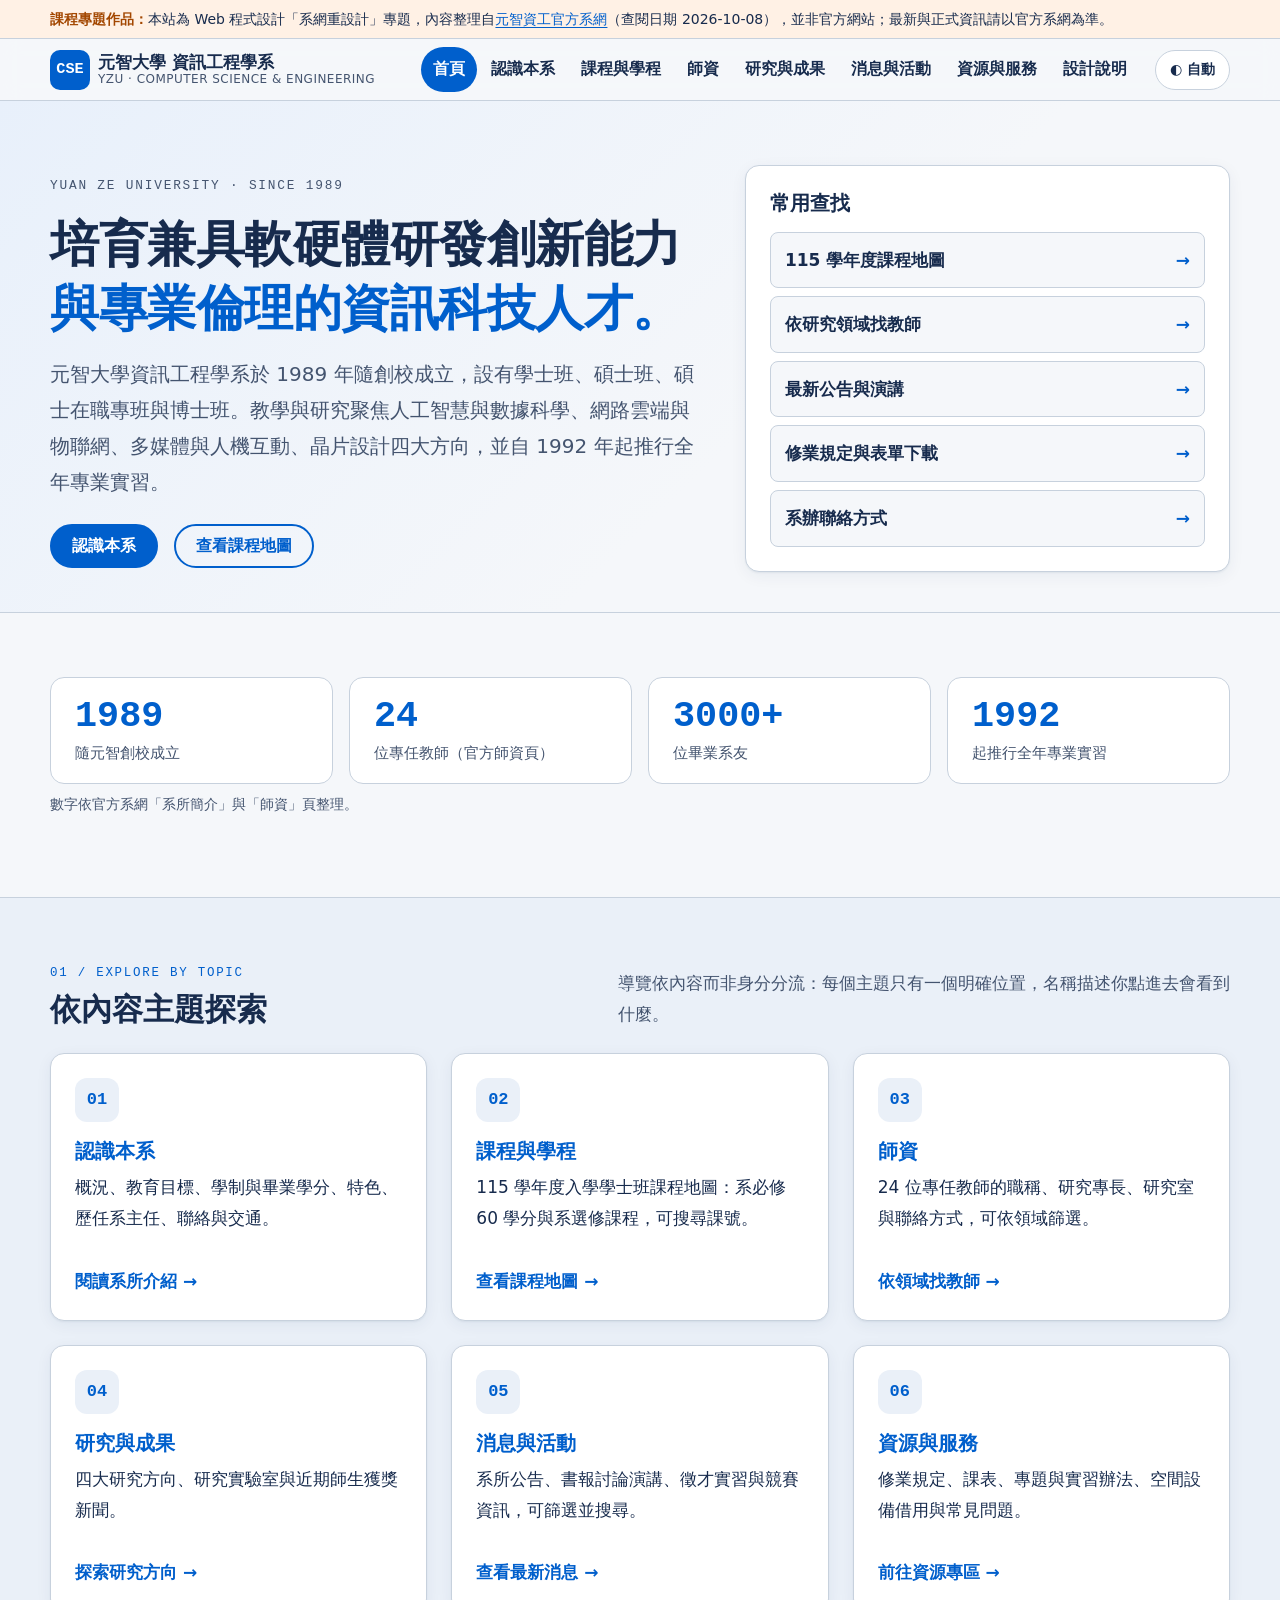
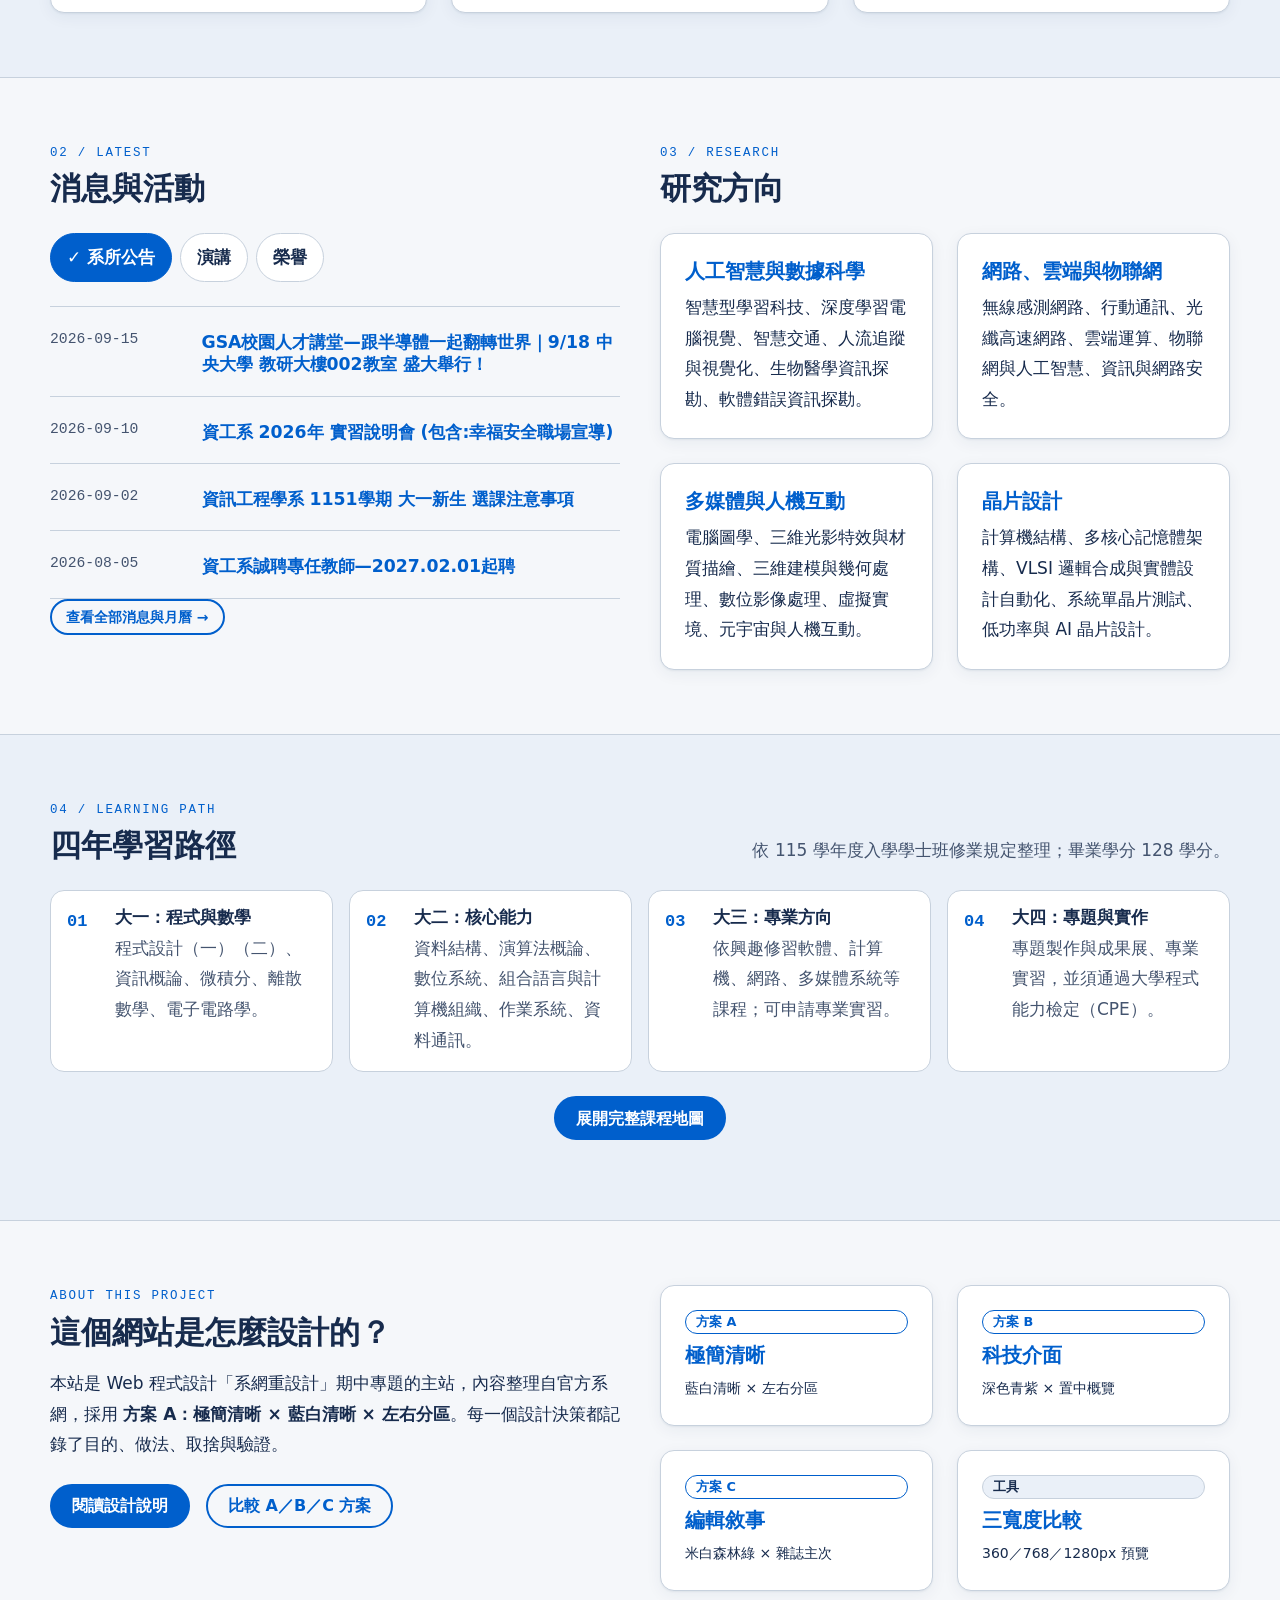
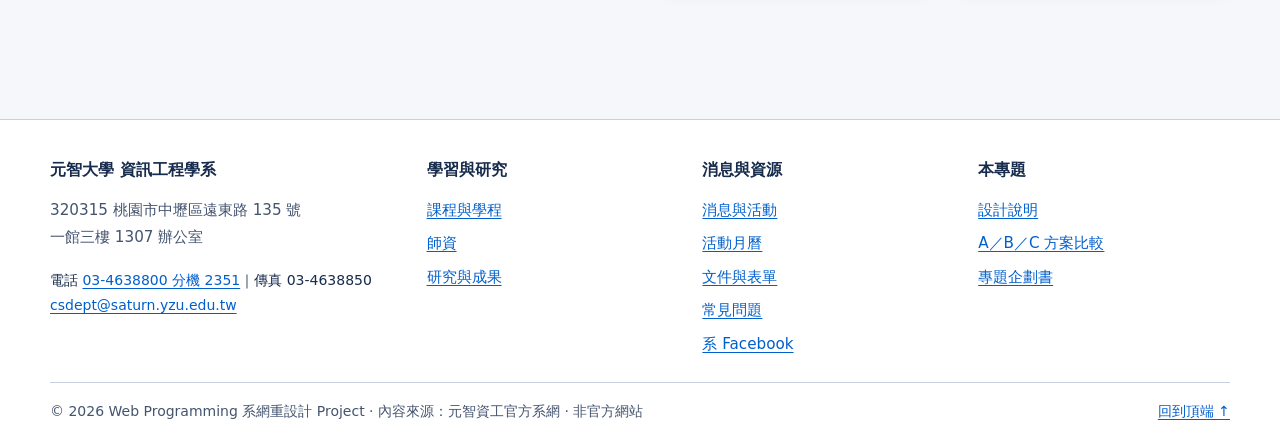
==== commit 6dbc3c1f: "Sync site content with the official YZU CSE website Replace placeholder faculty, courses, news, rese" ====
--- a/index.html
+++ b/index.html
@@ -4,14 +4,14 @@
 <meta charset="utf-8">
 <meta name="viewport" content="width=device-width, initial-scale=1">
 <title>元智大學 資訊工程學系｜系網重設計</title>
-<meta name="description" content="元智大學資訊工程學系網站重設計專題：以內容主題導覽系所介紹、課程、師資、研究、公告與資源。">
+<meta name="description" content="元智大學資訊工程學系網站重設計：系所介紹、課程、師資、研究、公告與資源。">
 <link rel="icon" href="data:image/svg+xml,%3Csvg xmlns='http://www.w3.org/2000/svg' viewBox='0 0 32 32'%3E%3Crect width='32' height='32' rx='8' fill='%23005FCC'/%3E%3Ctext x='16' y='21' font-size='13' font-family='monospace' font-weight='700' fill='white' text-anchor='middle'%3ECSE%3C/text%3E%3C/svg%3E">
 <link rel="stylesheet" href="style.css">
 <script>try{var t=localStorage.getItem('cse-theme');if(t)document.documentElement.setAttribute('data-theme',t)}catch(e){}</script>
 </head>
 <body id="top">
 <a class="skip-link" href="#main">跳到主要內容</a>
-<div class="demo-bar" role="note"><div class="container"><strong>教學示例：</strong>本網站為 Web 程式設計課程「系網重設計」專題作品。教師、公告、活動與研究分類均為示例內容，不代表元智大學資訊工程學系正式資訊；正式資料請見 <a href="https://www.cse.yzu.edu.tw/" rel="noopener">官方系網</a>。</div></div>
+<div class="demo-bar" role="note"><div class="container"><strong>課程專題作品：</strong>本站為 Web 程式設計「系網重設計」專題，內容整理自<a href="https://www.cse.yzu.edu.tw/" rel="noopener">元智資工官方系網</a>（查閱日期 2026-10-08），並非官方網站；最新與正式資訊請以官方系網為準。</div></div>
 <header class="site-header">
   <div class="container header-inner">
     <a class="brand" href="index.html" aria-label="元智大學資訊工程學系 首頁">
@@ -38,9 +38,9 @@
   <section class="hero" aria-labelledby="hero-title">
     <div class="container hero-grid">
       <div>
-        <span class="eyebrow">LEARN / CREATE / EXPLORE</span>
-        <h1 id="hero-title">從程式到系統，<br><span class="accent-text">探索資訊科技的可能。</span></h1>
-        <p class="lead">元智大學資訊工程學系。這裡整理本系的學習方向、課程、師資、研究與最新消息；沿著內容主題，你可以從任何一個入口開始探索。</p>
+        <span class="eyebrow">YUAN ZE UNIVERSITY · SINCE 1989</span>
+        <h1 id="hero-title">培育兼具軟硬體研發創新能力<br><span class="accent-text">與專業倫理的資訊科技人才。</span></h1>
+        <p class="lead">元智大學資訊工程學系於 1989 年隨創校成立，設有學士班、碩士班、碩士在職專班與博士班。教學與研究聚焦人工智慧與數據科學、網路雲端與物聯網、多媒體與人機互動、晶片設計四大方向，並自 1992 年起推行全年專業實習。</p>
         <div class="actions">
           <a class="btn" href="about.html">認識本系</a>
           <a class="btn btn--ghost" href="courses.html">查看課程地圖</a>
@@ -49,138 +49,112 @@
       <aside class="hero-panel" aria-labelledby="quick-title">
         <h2 id="quick-title">常用查找</h2>
         <ul class="quick-links">
-          <li><a href="courses.html#map">各學年課程地圖</a></li>
+          <li><a href="courses.html#map">115 學年度課程地圖</a></li>
           <li><a href="faculty.html">依研究領域找教師</a></li>
-          <li><a href="news.html">最新公告與截止日</a></li>
-          <li><a href="resources.html#docs">課程文件與表單下載</a></li>
-          <li><a href="resources.html#faq">常見問題 FAQ</a></li>
+          <li><a href="news.html">最新公告與演講</a></li>
+          <li><a href="resources.html#docs">修業規定與表單下載</a></li>
+          <li><a href="about.html#contact">系辦聯絡方式</a></li>
         </ul>
       </aside>
     </div>
   </section>
 
-  <section class="section" aria-labelledby="explore-title">
+  <section class="section" aria-labelledby="stats-h">
+    <div class="container">
+      <h2 id="stats-h" class="visually-hidden">本系概況數字</h2>
+      <ul class="stats">
+        <li><strong>1989</strong><span>隨元智創校成立</span></li>
+        <li><strong>24</strong><span>位專任教師（官方師資頁）</span></li>
+        <li><strong>3000+</strong><span>位畢業系友</span></li>
+        <li><strong>1992</strong><span>起推行全年專業實習</span></li>
+      </ul>
+      <p class="small muted">數字依官方系網「系所簡介」與「師資」頁整理。</p>
+    </div>
+  </section>
+
+  <section class="section section--alt" aria-labelledby="explore-title">
     <div class="container">
       <div class="section-head">
         <div><span class="kicker">01 / EXPLORE BY TOPIC</span><h2 id="explore-title">依內容主題探索</h2></div>
         <p>導覽依內容而非身分分流：每個主題只有一個明確位置，名稱描述你點進去會看到什麼。</p>
       </div>
       <div class="grid">
-        <a class="card card-link" href="about.html">
-          <span class="card-icon" aria-hidden="true">01</span>
-          <h3>認識本系</h3>
-          <p>系所定位、教育目標、學制與學習路徑，以及交通與聯絡方式。</p>
-          <span class="more">閱讀系所介紹 →</span>
-        </a>
-        <a class="card card-link" href="courses.html">
-          <span class="card-icon" aria-hidden="true">02</span>
-          <h3>課程與學程</h3>
-          <p>依學年整理的課程地圖、必選修結構與搜尋，快速找到要修的課。</p>
-          <span class="more">查看課程地圖 →</span>
-        </a>
-        <a class="card card-link" href="faculty.html">
-          <span class="card-icon" aria-hidden="true">03</span>
-          <h3>師資</h3>
-          <p>依研究領域篩選教師，看見每位教師的專長與研究室方向。</p>
-          <span class="more">依領域找教師 →</span>
-        </a>
-        <a class="card card-link" href="research.html">
-          <span class="card-icon" aria-hidden="true">04</span>
-          <h3>研究與成果</h3>
-          <p>四大研究方向、研究室介紹與學生專題成果展示。</p>
-          <span class="more">探索研究方向 →</span>
-        </a>
-        <a class="card card-link" href="news.html">
-          <span class="card-icon" aria-hidden="true">05</span>
-          <h3>消息與活動</h3>
-          <p>公告、講座與活動月曆；可依類別篩選並搜尋關鍵字。</p>
-          <span class="more">查看最新消息 →</span>
-        </a>
-        <a class="card card-link" href="resources.html">
-          <span class="card-icon" aria-hidden="true">06</span>
-          <h3>資源與服務</h3>
-          <p>課程文件、表單下載、設備空間與常見問題，一次整理在同一處。</p>
-          <span class="more">前往資源專區 →</span>
-        </a>
+        <a class="card card-link" href="about.html"><span class="card-icon" aria-hidden="true">01</span><h3>認識本系</h3><p>概況、教育目標、學制與畢業學分、特色、歷任系主任、聯絡與交通。</p><span class="more">閱讀系所介紹 →</span></a>
+        <a class="card card-link" href="courses.html"><span class="card-icon" aria-hidden="true">02</span><h3>課程與學程</h3><p>115 學年度入學學士班課程地圖：系必修 60 學分與系選修課程，可搜尋課號。</p><span class="more">查看課程地圖 →</span></a>
+        <a class="card card-link" href="faculty.html"><span class="card-icon" aria-hidden="true">03</span><h3>師資</h3><p>24 位專任教師的職稱、研究專長、研究室與聯絡方式，可依領域篩選。</p><span class="more">依領域找教師 →</span></a>
+        <a class="card card-link" href="research.html"><span class="card-icon" aria-hidden="true">04</span><h3>研究與成果</h3><p>四大研究方向、研究實驗室與近期師生獲獎新聞。</p><span class="more">探索研究方向 →</span></a>
+        <a class="card card-link" href="news.html"><span class="card-icon" aria-hidden="true">05</span><h3>消息與活動</h3><p>系所公告、書報討論演講、徵才實習與競賽資訊，可篩選並搜尋。</p><span class="more">查看最新消息 →</span></a>
+        <a class="card card-link" href="resources.html"><span class="card-icon" aria-hidden="true">06</span><h3>資源與服務</h3><p>修業規定、課表、專題與實習辦法、空間設備借用與常見問題。</p><span class="more">前往資源專區 →</span></a>
       </div>
     </div>
   </section>
 
-  <section class="section section--alt" aria-labelledby="news-title">
+  <section class="section" aria-labelledby="news-title">
     <div class="container split">
       <div>
-        <div class="section-head">
-          <div><span class="kicker">02 / LATEST</span><h2 id="news-title">消息與活動</h2></div>
-        </div>
+        <div class="section-head"><div><span class="kicker">02 / LATEST</span><h2 id="news-title">消息與活動</h2></div></div>
         <div class="tabs">
           <fieldset class="tabs-controls">
             <legend class="visually-hidden">選擇消息類別</legend>
-            <input type="radio" name="news-tab" id="n-news" checked><label for="n-news">公告</label>
-            <input type="radio" name="news-tab" id="n-event"><label for="n-event">活動</label>
-            <input type="radio" name="news-tab" id="n-res"><label for="n-res">成果</label>
+            <input type="radio" name="news-tab" id="n-news" checked><label for="n-news">系所公告</label>
+            <input type="radio" name="news-tab" id="n-event"><label for="n-event">演講</label>
+            <input type="radio" name="news-tab" id="n-res"><label for="n-res">榮譽</label>
           </fieldset>
-          <div class="tab-panel" id="np-news">
-            <h3 class="visually-hidden">公告</h3>
-            <ul class="news-list">
-              <li class="news-item"><time datetime="2026-10-20">2026-10-20</time><div><div class="tags"><span class="tag tag--important">重要・截止日 10/31</span><span class="tag">招生</span></div><h3><a href="news.html#n1">碩士班甄試報名提醒（示例）</a></h3><p>報名期間、應備文件與繳交方式整理；實際日期以招生簡章為準。</p></div></li>
-              <li class="news-item"><time datetime="2026-10-12">2026-10-12</time><div><div class="tags"><span class="tag">課程</span></div><h3><a href="news.html#n2">期中專題 Demo 時程公告（示例）</a></h3><p>各組 Demo 時段與場地安排，請於指定時間前完成登記。</p></div></li>
-              <li class="news-item"><time datetime="2026-10-05">2026-10-05</time><div><div class="tags"><span class="tag">獎助</span></div><h3><a href="news.html#n3">學期獎助學金申請說明（示例）</a></h3><p>申請資格、名額與送件流程；相關表單已放在資源專區。</p></div></li>
-            </ul>
-          </div>
-          <div class="tab-panel" id="np-event">
-            <h3 class="visually-hidden">活動</h3>
-            <ul class="news-list">
-              <li class="news-item"><time datetime="2026-10-22">2026-10-22</time><div><div class="tags"><span class="tag tag--accent">講座</span></div><h3><a href="news.html#e1">網頁設計交流工作坊（示例）</a></h3><p>從設計理由出發，討論資訊組織、配色與互動回饋。</p></div></li>
-              <li class="news-item"><time datetime="2026-11-04">2026-11-04</time><div><div class="tags"><span class="tag tag--accent">講座</span></div><h3><a href="news.html#e2">業界講座：軟體工程實務（示例）</a></h3><p>認識產業中的版本控制、測試與協作流程。</p></div></li>
-            </ul>
-          </div>
-          <div class="tab-panel" id="np-res">
-            <h3 class="visually-hidden">成果</h3>
-            <ul class="news-list">
-              <li class="news-item"><time datetime="2026-09-28">2026-09-28</time><div><div class="tags"><span class="tag tag--ok">成果</span></div><h3><a href="research.html#showcase">學生作品展示（示例）</a></h3><p>讓訪客先理解問題，再進一步查看作品內容。</p></div></li>
-            </ul>
-          </div>
+          <div class="tab-panel" id="np-news"><h3 class="visually-hidden">系所公告</h3><ul class="news-list">
+            <li class="news-item" data-cat="ann"><time datetime="2026-09-15">2026-09-15</time><div><div class="tags"></div><h3><a href="https://www.cse.yzu.edu.tw/news/announcement?id=204" rel="noopener">GSA校園人才講堂—跟半導體一起翻轉世界｜9/18 中央大學 教研大樓002教室 盛大舉行！</a></h3></div></li>
+            <li class="news-item" data-cat="ann"><time datetime="2026-09-10">2026-09-10</time><div><div class="tags"></div><h3><a href="https://www.cse.yzu.edu.tw/news/announcement?id=203" rel="noopener">資工系 2026年 實習說明會 (包含:幸福安全職場宣導)</a></h3></div></li>
+            <li class="news-item" data-cat="ann"><time datetime="2026-09-02">2026-09-02</time><div><div class="tags"></div><h3><a href="https://www.cse.yzu.edu.tw/news/announcement?id=202" rel="noopener">資訊工程學系 1151學期 大一新生 選課注意事項</a></h3></div></li>
+            <li class="news-item" data-cat="ann"><time datetime="2026-08-05">2026-08-05</time><div><div class="tags"></div><h3><a href="https://www.cse.yzu.edu.tw/news/announcement?id=201" rel="noopener">資工系誠聘專任教師—2027.02.01起聘</a></h3></div></li>
+          </ul></div>
+          <div class="tab-panel" id="np-event"><h3 class="visually-hidden">演講</h3><ul class="news-list">
+            <li class="news-item" data-cat="talk"><time datetime="2026-10-16">2026-10-16</time><div><div class="tags"><span class="tag tag--accent">書報討論 13:00</span></div><h3><a href="https://www.cse.yzu.edu.tw/news/speech?id=995" rel="noopener">Development and Design of Embedded Systems for Smart Health Applications with Energy Harvesting</a></h3><p>曾學文 教授・中興大學資訊工程學系</p></div></li>
+            <li class="news-item" data-cat="talk"><time datetime="2026-10-02">2026-10-02</time><div><div class="tags"><span class="tag tag--accent">書報討論 13:00</span></div><h3><a href="https://www.cse.yzu.edu.tw/news/speech?id=994" rel="noopener">漸進式半監督冠狀動脈分割(A progressive teacher–student framework for semi-supervised coronary artery segmentation in X-ray angiography via robust signal refinement)</a></h3><p>李愛先 醫師・亞東紀念醫院健康管理中心主任及心臟血管內科專任主治醫師</p></div></li>
+            <li class="news-item" data-cat="talk"><time datetime="2026-09-18">2026-09-18</time><div><div class="tags"><span class="tag tag--accent">書報討論 13:00</span></div><h3><a href="https://www.cse.yzu.edu.tw/news/speech?id=993" rel="noopener">Reconfigurable Spatial Transformation Method Based on Geometric Shape Mapping for VLSI Test Data Compression</a></h3><p>曾王道 副教授・元智資工</p></div></li>
+            <li class="news-item" data-cat="talk"><time datetime="2026-09-11">2026-09-11</time><div><div class="tags"><span class="tag tag--accent">書報討論 14:00</span></div><h3><a href="https://www.cse.yzu.edu.tw/news/speech?id=992" rel="noopener">一般安全衛生教育訓練(General Safety and Health Education Training)</a></h3><p>陳永哲 講師</p></div></li>
+          </ul></div>
+          <div class="tab-panel" id="np-res"><h3 class="visually-hidden">榮譽</h3><ul class="news-list">
+            <li class="news-item" data-cat="honor"><time datetime="2026-10-02">2026-10-02</time><div><div class="tags"></div><h3><a href="https://www.cse.yzu.edu.tw/news/others?id=103" rel="noopener">AI讀懂你的目光　元智智慧眼動追蹤技術勇奪台灣創博會銀牌</a></h3></div></li>
+            <li class="news-item" data-cat="honor"><time datetime="2026-09-18">2026-09-18</time><div><div class="tags"></div><h3><a href="https://www.cse.yzu.edu.tw/news/others?id=102" rel="noopener">AI助攻6G低軌衛星通訊 元智資工邱震鵬獲崇越論文大賞佳作</a></h3></div></li>
+            <li class="news-item" data-cat="honor"><time datetime="2026-09-04">2026-09-04</time><div><div class="tags"></div><h3><a href="https://www.cse.yzu.edu.tw/news/others?id=101" rel="noopener">元智資工師生攻研6G低軌衛星網路 AI智慧路由技術勇奪優秀學生論文獎</a></h3></div></li>
+            <li class="news-item" data-cat="honor"><time datetime="2026-08-05">2026-08-05</time><div><div class="tags"></div><h3><a href="https://www.cse.yzu.edu.tw/news/others?id=100" rel="noopener">元智資工勇奪2026中國工程師學會學生論文競賽3獎項</a></h3></div></li>
+          </ul></div>
         </div>
         <p><a class="btn btn--ghost btn--sm" href="news.html">查看全部消息與月曆 →</a></p>
       </div>
-
       <div>
-        <div class="section-head">
-          <div><span class="kicker">03 / RESEARCH</span><h2 id="research-title">研究方向</h2></div>
+        <div class="section-head"><div><span class="kicker">03 / RESEARCH</span><h2 id="research-title">研究方向</h2></div></div>
+        <div class="grid grid--2">
+          <a class="card card-link" href="research.html#ai"><h3>人工智慧與數據科學</h3><p>智慧型學習科技、深度學習電腦視覺、智慧交通、人流追蹤與視覺化、生物醫學資訊探勘、軟體錯誤資訊探勘。</p></a>
+          <a class="card card-link" href="research.html#net"><h3>網路、雲端與物聯網</h3><p>無線感測網路、行動通訊、光纖高速網路、雲端運算、物聯網與人工智慧、資訊與網路安全。</p></a>
+          <a class="card card-link" href="research.html#mm"><h3>多媒體與人機互動</h3><p>電腦圖學、三維光影特效與材質描繪、三維建模與幾何處理、數位影像處理、虛擬實境、元宇宙與人機互動。</p></a>
+          <a class="card card-link" href="research.html#chip"><h3>晶片設計</h3><p>計算機結構、多核心記憶體架構、VLSI 邏輯合成與實體設計自動化、系統單晶片測試、低功率與 AI 晶片設計。</p></a>
         </div>
-        <div class="grid grid--2">
-          <a class="card card-link" href="research.html#ai"><h3>人工智慧與資料</h3><p>機器學習、資料探勘與自然語言處理。</p></a>
-          <a class="card card-link" href="research.html#sys"><h3>軟體與系統</h3><p>軟體工程、作業系統、雲端與平行計算。</p></a>
-          <a class="card card-link" href="research.html#net"><h3>網路與安全</h3><p>網路通訊、物聯網與資訊安全。</p></a>
-          <a class="card card-link" href="research.html#hci"><h3>互動與應用</h3><p>人機互動、多媒體與跨領域應用。</p></a>
-        </div>
-        <p class="small muted" style="margin-top:var(--space-3)">研究分類為教學示例，非本系正式分類。</p>
       </div>
     </div>
   </section>
 
-  <section class="section" aria-labelledby="path-title">
+  <section class="section section--alt" aria-labelledby="path-title">
     <div class="container">
       <div class="section-head">
         <div><span class="kicker">04 / LEARNING PATH</span><h2 id="path-title">四年學習路徑</h2></div>
-        <p>從基礎到專題，每一年都有明確的學習重點。</p>
+        <p>依 115 學年度入學學士班修業規定整理；畢業學分 128 學分。</p>
       </div>
       <ol class="steps grid grid--4">
-        <li><h3>大一：打好基礎</h3><p>程式設計、計算機概論、離散數學與微積分。</p></li>
-        <li><h3>大二：核心能力</h3><p>資料結構、計算機組織、線性代數與機率。</p></li>
-        <li><h3>大三：系統與專業</h3><p>演算法、作業系統、網路與資料庫，開始選定方向。</p></li>
-        <li><h3>大四：專題與實作</h3><p>畢業專題、進階選修與實習，把想法做成作品。</p></li>
+        <li><h3>大一：程式與數學</h3><p>程式設計（一）（二）、資訊概論、微積分、離散數學、電子電路學。</p></li>
+        <li><h3>大二：核心能力</h3><p>資料結構、演算法概論、數位系統、組合語言與計算機組織、作業系統、資料通訊。</p></li>
+        <li><h3>大三：專業方向</h3><p>依興趣修習軟體、計算機、網路、多媒體系統等課程；可申請專業實習。</p></li>
+        <li><h3>大四：專題與實作</h3><p>專題製作與成果展、專業實習，並須通過大學程式能力檢定（CPE）。</p></li>
       </ol>
       <p class="center" style="margin-top:var(--space)"><a class="btn" href="courses.html#map">展開完整課程地圖</a></p>
     </div>
   </section>
 
-  <section class="section section--alt" aria-labelledby="proj-title">
+  <section class="section" aria-labelledby="proj-title">
     <div class="container split">
       <div>
         <span class="kicker">ABOUT THIS PROJECT</span>
         <h2 id="proj-title">這個網站是怎麼設計的？</h2>
-        <p>本站是「好的資訊系網站怎麼設計？」期中專題的主站，採用 <strong>方案 A：極簡清晰 × 藍白清晰 × 左右分區</strong>。每一個設計決策都記錄了目的、做法、取捨與驗證。</p>
+        <p>本站是 Web 程式設計「系網重設計」期中專題的主站，內容整理自官方系網，採用 <strong>方案 A：極簡清晰 × 藍白清晰 × 左右分區</strong>。每一個設計決策都記錄了目的、做法、取捨與驗證。</p>
         <div class="actions"><a class="btn" href="design.html">閱讀設計說明</a><a class="btn btn--ghost" href="compare.html">比較 A／B／C 方案</a></div>
       </div>
       <div class="grid grid--2">
@@ -197,8 +171,8 @@
     <div class="footer-grid">
       <section aria-labelledby="ft-about">
         <h2 id="ft-about">元智大學 資訊工程學系</h2>
-        <p class="muted">從程式到系統，探索資訊科技的可能。<br>320 桃園市中壢區遠東路 135 號（元智大學）</p>
-        <p class="small muted">聯絡電話、信箱與辦公時間請以<a href="https://www.cse.yzu.edu.tw/" rel="noopener">官方系網</a>公告為準。</p>
+        <p class="muted">320315 桃園市中壢區遠東路 135 號<br>一館三樓 1307 辦公室</p>
+        <p class="small">電話 <a href="tel:+88634638800,2351">03-4638800 分機 2351</a>｜傳真 03-4638850<br><a href="mailto:csdept@saturn.yzu.edu.tw">csdept@saturn.yzu.edu.tw</a></p>
       </section>
       <section aria-labelledby="ft-learn">
         <h2 id="ft-learn">學習與研究</h2>
@@ -206,7 +180,7 @@
       </section>
       <section aria-labelledby="ft-news">
         <h2 id="ft-news">消息與資源</h2>
-        <ul><li><a href="news.html">消息與活動</a></li><li><a href="news.html#calendar">活動月曆</a></li><li><a href="resources.html">文件與表單</a></li><li><a href="resources.html#faq">常見問題</a></li></ul>
+        <ul><li><a href="news.html">消息與活動</a></li><li><a href="news.html#calendar">活動月曆</a></li><li><a href="resources.html">文件與表單</a></li><li><a href="resources.html#faq">常見問題</a></li><li><a href="https://www.facebook.com/yzucs/" rel="noopener">系 Facebook</a></li></ul>
       </section>
       <section aria-labelledby="ft-project">
         <h2 id="ft-project">本專題</h2>
@@ -214,7 +188,7 @@
       </section>
     </div>
     <div class="footer-bottom">
-      <span>© <span data-year>2026</span> Web Programming 系網重設計 Project · 教學示例，非官方網站</span>
+      <span>© <span data-year>2026</span> Web Programming 系網重設計 Project · 內容來源：元智資工官方系網 · 非官方網站</span>
       <a href="#top">回到頂端 ↑</a>
     </div>
   </div>
--- a/style.css
+++ b/style.css
@@ -429,9 +429,9 @@
 /* 師資頁：領域篩選（全部 = 顯示所有） */
 .tabs:has(#f-all:checked) .tab-panel,
 .tabs:has(#f-ai:checked) .tab-panel[data-field~="ai"],
-.tabs:has(#f-sys:checked) .tab-panel[data-field~="sys"],
+.tabs:has(#f-mm:checked) .tab-panel[data-field~="mm"],
 .tabs:has(#f-net:checked) .tab-panel[data-field~="net"],
-.tabs:has(#f-hci:checked) .tab-panel[data-field~="hci"],
+.tabs:has(#f-chip:checked) .tab-panel[data-field~="chip"],
 /* 首頁：消息分類 */
 .tabs:has(#n-news:checked) #np-news,
 .tabs:has(#n-event:checked) #np-event,
@@ -439,9 +439,9 @@
 .faculty-grid .tab-panel { display: none; }
 .tabs:has(#f-all:checked) .faculty-grid .tab-panel,
 .tabs:has(#f-ai:checked) .faculty-grid .tab-panel[data-field~="ai"],
-.tabs:has(#f-sys:checked) .faculty-grid .tab-panel[data-field~="sys"],
+.tabs:has(#f-mm:checked) .faculty-grid .tab-panel[data-field~="mm"],
 .tabs:has(#f-net:checked) .faculty-grid .tab-panel[data-field~="net"],
-.tabs:has(#f-hci:checked) .faculty-grid .tab-panel[data-field~="hci"] { display: flex; }
+.tabs:has(#f-chip:checked) .faculty-grid .tab-panel[data-field~="chip"] { display: flex; }
 /* 不支援 :has() 的舊瀏覽器：全部顯示，內容不會消失 */
 @supports not selector(:has(*)) {
   .tab-panel, .faculty-grid .tab-panel { display: block; margin-bottom: var(--space); }
@@ -691,3 +691,24 @@
 figure { margin: 0; }
 figure.card img { border: 1px solid var(--line); border-radius: var(--radius-sm); margin-bottom: var(--space-2); width: 100%; }
 @media (max-width: 480px) { .brand-sub { display: none; } .brand-name { font-size: 1rem; } }
+
+/* =========================================================
+   26. 官方資料版新增元件
+   ========================================================= */
+.stats { list-style: none; margin: 0 0 var(--space-2); padding: 0; display: grid; grid-template-columns: repeat(4, minmax(0, 1fr)); gap: var(--space-3); }
+.stats li { background: var(--surface); border: 1px solid var(--line); border-radius: var(--radius); padding: var(--space-3) var(--space); display: grid; gap: 2px; }
+.stats strong { font-family: var(--font-mono); font-size: clamp(1.6rem, 1.2rem + 1.6vw, 2.3rem); color: var(--accent); line-height: 1.2; }
+.stats span { color: var(--muted); font-size: .95rem; }
+@media (max-width: 800px) { .stats { grid-template-columns: repeat(2, minmax(0, 1fr)); } }
+.source-note { font-size: var(--fs-sm); color: var(--muted); margin-top: var(--space); padding-top: var(--space-2); border-top: 1px dashed var(--line); }
+.faculty-head { display: flex; gap: var(--space-3); align-items: center; margin-bottom: var(--space-2); }
+.faculty-head .avatar { margin-bottom: 0; }
+.faculty-head h3 { margin: 0; }
+.faculty-head p { margin: 0; }
+.meta-list { display: grid; grid-template-columns: max-content minmax(0, 1fr); gap: 4px 12px; margin: 0; font-size: .92rem; }
+.meta-list dt { color: var(--muted); font-weight: 700; }
+.meta-list dd { margin: 0; overflow-wrap: anywhere; }
+.lab-list { list-style: none; padding: 0; margin: 0; display: grid; grid-template-columns: repeat(auto-fill, minmax(230px, 1fr)); gap: 8px; }
+.lab-list li { background: var(--surface); border: 1px solid var(--line); border-left: 3px solid var(--accent); border-radius: var(--radius-sm); padding: 10px 14px; }
+.table-compact { min-width: 420px; }
+blockquote.callout { margin: 0; font-size: var(--fs-lg); }
